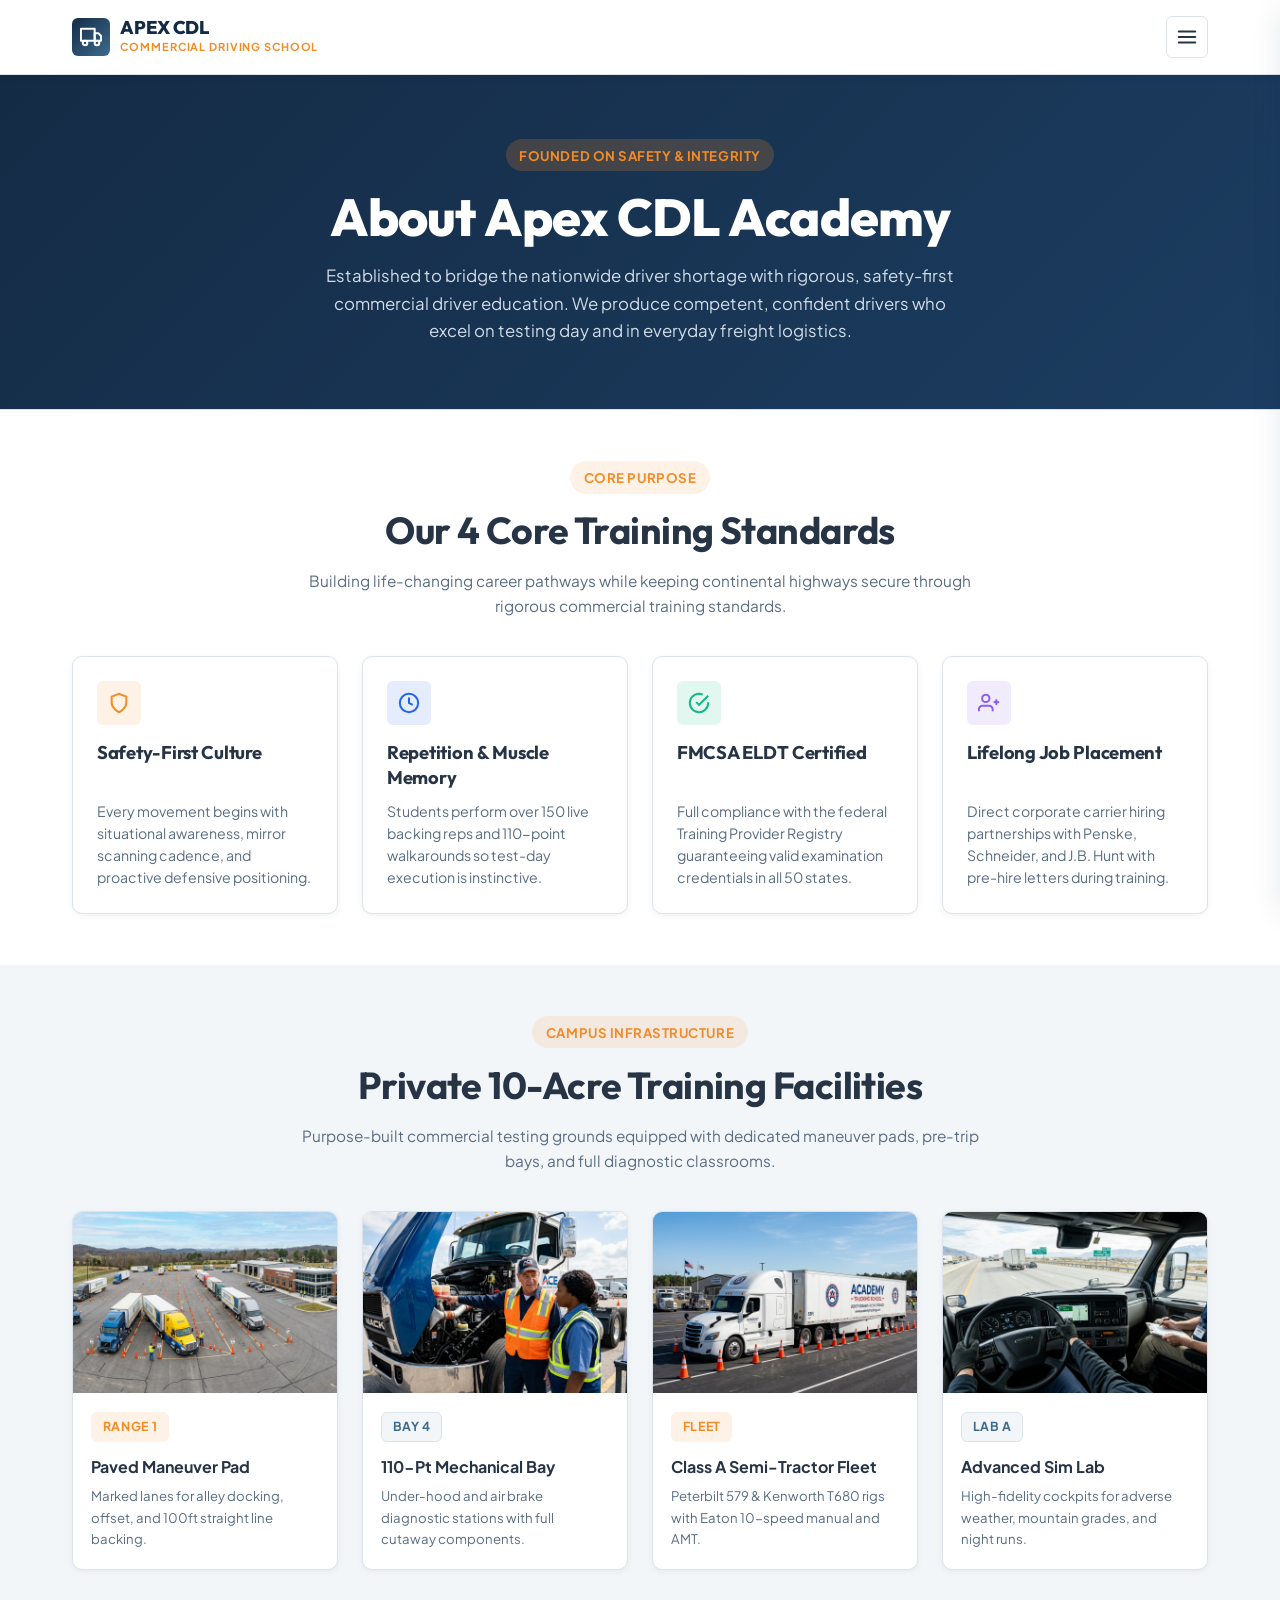
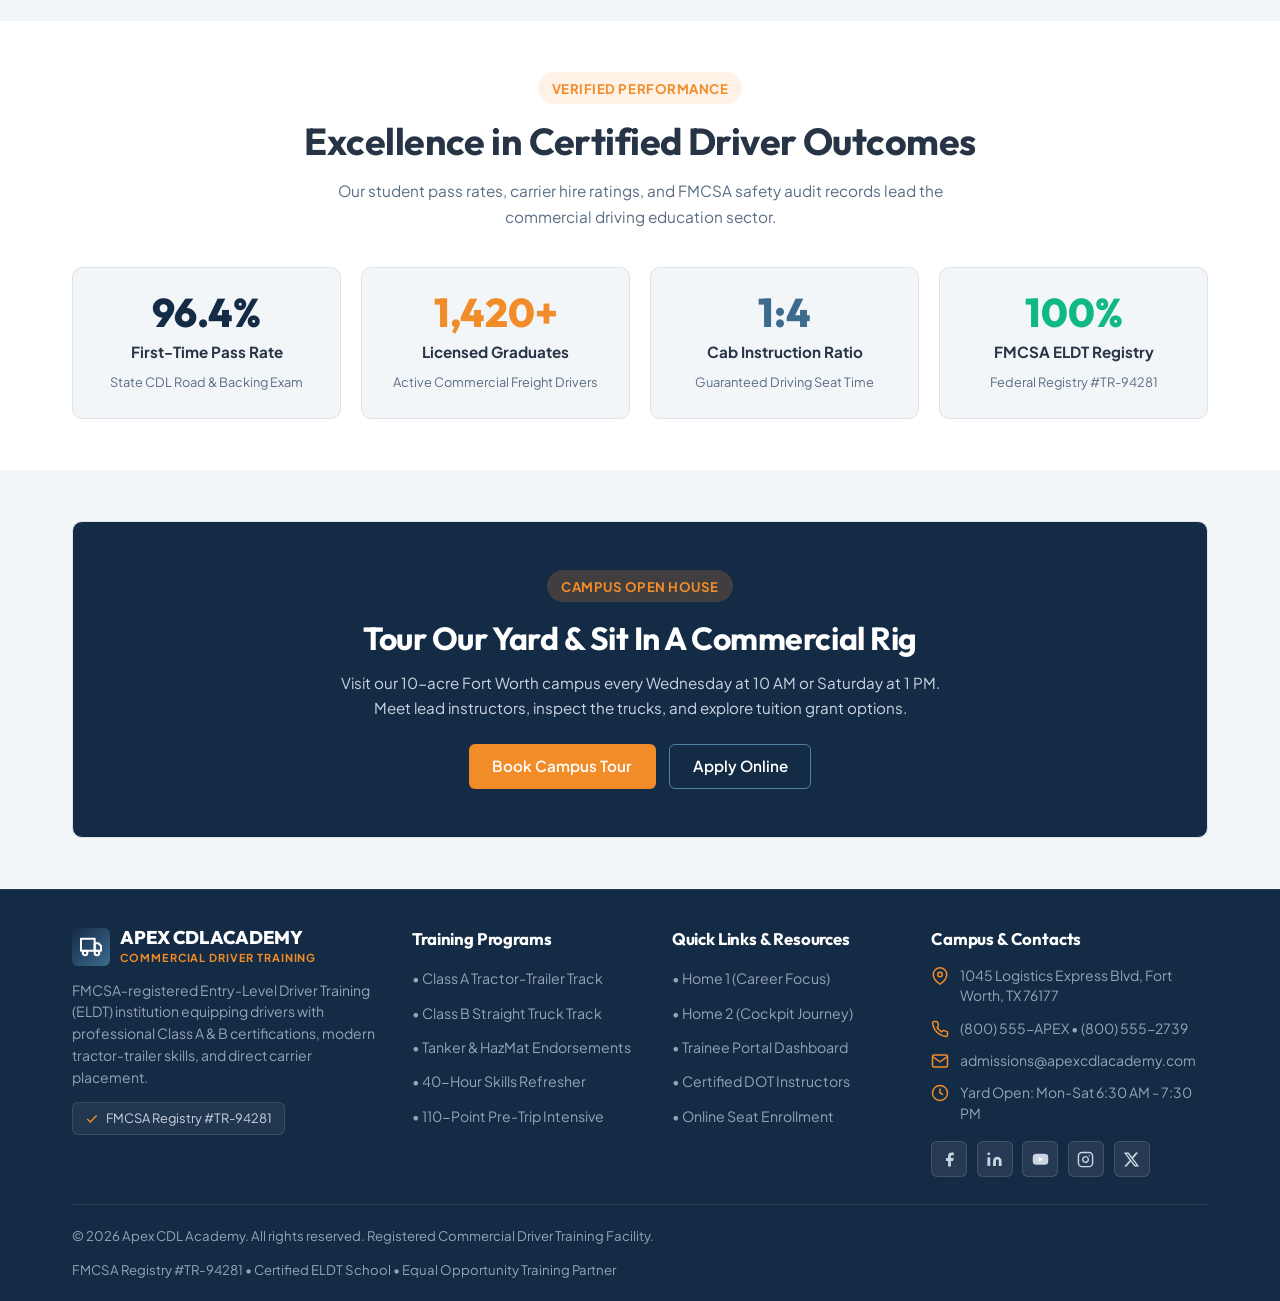
==== about.html @ db90d609 "first commit" ====
<!DOCTYPE html>
<html lang="en" dir="ltr">
<head>
  <meta charset="UTF-8">
  <meta name="viewport" content="width=device-width, initial-scale=1.0">
  <title>Apex CDL Academy | About Our School, Facilities & Mission</title>
  <meta name="description" content="Learn about Apex CDL Academy's mission, our private 5-acre commercial training yard, modern truck fleet, and career placement philosophy.">
  <link rel="icon" type="image/svg+xml" href="assets/images/favicon.svg">
  <link rel="stylesheet" href="css/style.css">
</head>
<body>

  <!-- Preloader Screen -->
  <div id="apexPreloader" class="apex-preloader" aria-hidden="true">
    <div class="preloader-content">
      <div class="preloader-truck-box">
        <svg class="preloader-truck-svg" viewBox="0 0 24 24" fill="none" stroke="currentColor" stroke-width="2.2" stroke-linecap="round" stroke-linejoin="round">
          <rect x="1" y="3" width="15" height="13"></rect>
          <polygon points="16 8 20 8 23 11 23 16 16 16 8"></polygon>
          <circle cx="5.5" cy="18.5" r="2.5"></circle>
          <circle cx="18.5" cy="18.5" r="2.5"></circle>
        </svg>
      </div>
      <div class="preloader-title">APEX CDL ACADEMY</div>
      <div class="preloader-track">
        <div class="preloader-bar"></div>
      </div>
      <div class="preloader-subtext">Loading Campus Facilities...</div>
    </div>
  </div>

  <!-- Site Header (Excluded from content section count) -->
  <header class="site-header">
    <div class="container header-inner">
      <a href="index.html" class="brand-logo" id="brandLogoAbout">
        <div class="brand-icon">
          <svg viewBox="0 0 24 24" fill="none" stroke="currentColor" stroke-width="2.2" stroke-linecap="round" stroke-linejoin="round">
            <rect x="1" y="3" width="15" height="13"></rect>
            <polygon points="16 8 20 8 23 11 23 16 16 16 16 8"></polygon>
            <circle cx="5.5" cy="18.5" r="2.5"></circle>
            <circle cx="18.5" cy="18.5" r="2.5"></circle>
          </svg>
        </div>
        <div class="brand-text">
          <span class="brand-title">APEX CDL</span>
          <span class="brand-subtitle">Commercial Driving School</span>
        </div>
      </a>

      <!-- Desktop Navigation (Displayed on wide screens >= 1367px) -->
      <nav class="desktop-nav" aria-label="Main Navigation">
        <div class="nav-item has-dropdown">
          <a href="index.html" class="nav-link" id="desktopHomeLinkAbt">
            Home
            <svg width="14" height="14" viewBox="0 0 24 24" fill="none" stroke="currentColor" stroke-width="2.5"><polyline points="6 9 12 15 18 9"></polyline></svg>
          </a>
          <ul class="dropdown-menu" aria-label="Home Versions">
            <li><a href="index.html" class="dropdown-link">Home 1 (Career Focus)</a></li>
            <li><a href="home-2.html" class="dropdown-link">Home 2 (Split-Screen)</a></li>
          </ul>
        </div>
        <a href="programs.html" class="nav-link">Programs</a>
        <a href="instructors.html" class="nav-link">Instructors</a>
        <a href="about.html" class="nav-link active">About</a>
        <a href="contact.html" class="nav-link">Contact</a>
        <a href="dashboard.html" class="nav-link">Dashboard</a>
      </nav>

      <!-- Header Action Controls -->
      <div class="header-actions">
        <button class="tool-btn theme-toggle-btn" type="button" aria-label="Toggle theme">
          <svg viewBox="0 0 24 24" fill="none" stroke="currentColor" stroke-width="2"><path d="M21 12.79A9 9 0 1 1 11.21 3 7 7 0 0 0 21 12.79z"></path></svg>
        </button>
        <button class="tool-btn dir-toggle-btn" type="button" aria-label="Toggle direction">LTR</button>
        <a href="login.html" class="btn btn-navy btn-sm" id="headerLoginBtn">Login</a>
        <a href="register.html" class="btn btn-primary btn-sm" id="headerCtaBtn">Enroll Now</a>
        <!-- Hamburger Button for Mobile, Tablet, iPad, and iPad Pro (<= 1366px) -->
        <button class="menu-toggle" id="menuToggle" aria-label="Open mobile navigation menu" aria-expanded="false" aria-controls="mobileNavDrawer">
          <svg viewBox="0 0 24 24" fill="none" stroke="currentColor" stroke-width="2.2" stroke-linecap="round" stroke-linejoin="round">
            <line x1="3" y1="12" x2="21" y2="12"></line>
            <line x1="3" y1="6" x2="21" y2="6"></line>
            <line x1="3" y1="18" x2="21" y2="18"></line>
          </svg>
        </button>
      </div>
    </div>
  </header>

  <!-- Mobile / Tablet / iPad Drawer Navigation -->
  <div class="mobile-nav-backdrop" id="navBackdrop"></div>
  <aside class="mobile-nav-drawer" id="mobileNavDrawer" aria-label="Mobile Navigation Menu">
    <div class="drawer-header">
      <span class="brand-title">Apex Navigation</span>
      <button class="drawer-close" id="drawerClose" aria-label="Close menu">
        <svg width="20" height="20" viewBox="0 0 24 24" fill="none" stroke="currentColor" stroke-width="2.5"><line x1="18" y1="6" x2="6" y2="18"></line><line x1="6" y1="6" x2="18" y2="18"></line></svg>
      </button>
    </div>
    <ul class="mobile-nav-list">
      <li>
        <span class="mobile-nav-link">Home Options</span>
        <ul class="mobile-submenu">
          <li><a href="index.html" class="mobile-sublink">Home 1 (Career Focused)</a></li>
          <li><a href="home-2.html" class="mobile-sublink">Home 2 (Split-Screen)</a></li>
        </ul>
      </li>
      <li><a href="programs.html" class="mobile-nav-link">Training Programs</a></li>
      <li><a href="instructors.html" class="mobile-nav-link">Certified Instructors</a></li>
      <li><a href="about.html" class="mobile-nav-link active">About Academy</a></li>
      <li><a href="contact.html" class="mobile-nav-link">Contact & Campus</a></li>
      <li><a href="dashboard.html" class="mobile-nav-link">Student Portal Dashboard</a></li>
    </ul>
    <div class="drawer-preferences">
      <span class="drawer-pref-title">Display Settings</span>
      <div class="drawer-pref-group">
        <button class="tool-btn theme-toggle-btn" type="button" aria-label="Toggle theme">
          <svg viewBox="0 0 24 24" fill="none" stroke="currentColor" stroke-width="2"><path d="M21 12.79A9 9 0 1 1 11.21 3 7 7 0 0 0 21 12.79z"></path></svg>
          <span>Theme Mode</span>
        </button>
        <button class="tool-btn dir-toggle-btn" type="button" aria-label="Toggle direction">LTR / RTL</button>
      </div>
    </div>
    <div class="drawer-cta">
      <a href="login.html" class="btn btn-navy btn-block">Student Login</a>
      <a href="register.html" class="btn btn-primary btn-block">Enroll Today</a>
    </div>
  </aside>

  <!-- STRICT REQUIREMENT: MAIN CONTENT WITH EXACTLY 5 SECTIONS -->
  <main class="site-main" id="mainContentAbout">

    <!-- SECTION 1: School Introduction & History Banner -->
    <section class="content-section page-banner" id="aboutSection1" aria-labelledby="aboutIntroTitle">
      <div class="container">
        <span class="section-badge" style="background-color: rgba(242, 140, 40, 0.2); color: #F28C28;">
          Founded On Safety & Integrity
        </span>
        <h1 id="aboutIntroTitle">About Apex CDL Academy</h1>
        <p>
          Established to bridge the nationwide driver shortage with rigorous, safety-first commercial driver education. We produce competent, confident drivers who excel on testing day and in everyday freight logistics.
        </p>
      </div>
    </section>

    <!-- SECTION 2: 4 Pillars of Educational Heritage (Unique 4-Pillar Grid) -->
    <section class="content-section" id="aboutSection2" aria-labelledby="missionTitle">
      <div class="container">
        <div class="section-header">
          <span class="section-badge">Core Purpose</span>
          <h2 class="section-title" id="missionTitle">Our 4 Core Training Standards</h2>
          <p class="section-description">
            Building life-changing career pathways while keeping continental highways secure through rigorous commercial training standards.
          </p>
        </div>

        <div class="about-pillars-grid">
          <!-- Pillar 1 -->
          <div class="about-pillar-card">
            <div class="about-pillar-icon" style="background: var(--color-accent-subtle); color: var(--color-accent);">
              <svg width="22" height="22" viewBox="0 0 24 24" fill="none" stroke="currentColor" stroke-width="2.2"><path d="M12 22s8-4 8-10V5l-8-3-8 3v7c0 6 8 10 8 10z"></path></svg>
            </div>
            <h3>Safety-First Culture</h3>
            <p>
              Every movement begins with situational awareness, mirror scanning cadence, and proactive defensive positioning.
            </p>
          </div>

          <!-- Pillar 2 -->
          <div class="about-pillar-card">
            <div class="about-pillar-icon" style="background: rgba(37, 99, 235, 0.12); color: #2563EB;">
              <svg width="22" height="22" viewBox="0 0 24 24" fill="none" stroke="currentColor" stroke-width="2.2"><circle cx="12" cy="12" r="10"></circle><polyline points="12 6 12 12 16 14"></polyline></svg>
            </div>
            <h3>Repetition & Muscle Memory</h3>
            <p>
              Students perform over 150 live backing reps and 110-point walkarounds so test-day execution is instinctive.
            </p>
          </div>

          <!-- Pillar 3 -->
          <div class="about-pillar-card">
            <div class="about-pillar-icon" style="background: rgba(16, 185, 129, 0.12); color: #10B981;">
              <svg width="22" height="22" viewBox="0 0 24 24" fill="none" stroke="currentColor" stroke-width="2.2"><path d="M22 11.08V12a10 10 0 1 1-5.93-9.14"></path><polyline points="22 4 12 14.01 9 11.01"></polyline></svg>
            </div>
            <h3>FMCSA ELDT Certified</h3>
            <p>
              Full compliance with the federal Training Provider Registry guaranteeing valid examination credentials in all 50 states.
            </p>
          </div>

          <!-- Pillar 4 -->
          <div class="about-pillar-card">
            <div class="about-pillar-icon" style="background: rgba(139, 92, 246, 0.12); color: #8B5CF6;">
              <svg width="22" height="22" viewBox="0 0 24 24" fill="none" stroke="currentColor" stroke-width="2.2"><path d="M16 21v-2a4 4 0 0 0-4-4H5a4 4 0 0 0-4 4v2"></path><circle cx="8.5" cy="7" r="4"></circle><line x1="20" y1="8" x2="20" y2="14"></line><line x1="23" y1="11" x2="17" y2="11"></line></svg>
            </div>
            <h3>Lifelong Job Placement</h3>
            <p>
              Direct corporate carrier hiring partnerships with Penske, Schneider, and J.B. Hunt with pre-hire letters during training.
            </p>
          </div>
        </div>
      </div>
    </section>

    <!-- SECTION 3: Campus Proving Grounds Visual Gallery (Unique 4-Item Gallery Grid) -->
    <section class="content-section bg-alt" id="aboutSection3" aria-labelledby="facilityTourTitle">
      <div class="container">
        <div class="section-header">
          <span class="section-badge">Campus Infrastructure</span>
          <h2 class="section-title" id="facilityTourTitle">Private 10-Acre Training Facilities</h2>
          <p class="section-description">
            Purpose-built commercial testing grounds equipped with dedicated maneuver pads, pre-trip bays, and full diagnostic classrooms.
          </p>
        </div>

        <div class="facility-tour-grid">
          <!-- Item 1 -->
          <div class="facility-tour-card">
            <img src="assets/images/facility-yard.jpg" alt="10-acre paved training yard" width="400" height="275" loading="lazy">
            <div class="facility-tour-info">
              <span class="card-tag accent">Range 1</span>
              <strong style="font-size: 1rem; margin-bottom: 0.35rem; color: var(--text-main);">Paved Maneuver Pad</strong>
              <p style="font-size: 0.825rem; color: var(--text-muted); margin-bottom: 0;">Marked lanes for alley docking, offset, and 100ft straight line backing.</p>
            </div>
          </div>

          <!-- Item 2 -->
          <div class="facility-tour-card">
            <img src="assets/images/instructor-student.jpg" alt="Mechanical inspection training bay" width="400" height="275" loading="lazy">
            <div class="facility-tour-info">
              <span class="card-tag">Bay 4</span>
              <strong style="font-size: 1rem; margin-bottom: 0.35rem; color: var(--text-main);">110-Pt Mechanical Bay</strong>
              <p style="font-size: 0.825rem; color: var(--text-muted); margin-bottom: 0;">Under-hood and air brake diagnostic stations with full cutaway components.</p>
            </div>
          </div>

          <!-- Item 3 -->
          <div class="facility-tour-card">
            <img src="assets/images/hero-truck.jpg" alt="Peterbilt and Kenworth fleet trucks" width="400" height="275" loading="lazy">
            <div class="facility-tour-info">
              <span class="card-tag accent">Fleet</span>
              <strong style="font-size: 1rem; margin-bottom: 0.35rem; color: var(--text-main);">Class A Semi-Tractor Fleet</strong>
              <p style="font-size: 0.825rem; color: var(--text-muted); margin-bottom: 0;">Peterbilt 579 & Kenworth T680 rigs with Eaton 10-speed manual and AMT.</p>
            </div>
          </div>

          <!-- Item 4 -->
          <div class="facility-tour-card">
            <img src="assets/images/cab-training.jpg" alt="In-cab road driving simulator" width="400" height="275" loading="lazy">
            <div class="facility-tour-info">
              <span class="card-tag">Lab A</span>
              <strong style="font-size: 1rem; margin-bottom: 0.35rem; color: var(--text-main);">Advanced Sim Lab</strong>
              <p style="font-size: 0.825rem; color: var(--text-muted); margin-bottom: 0;">High-fidelity cockpits for adverse weather, mountain grades, and night runs.</p>
            </div>
          </div>
        </div>
      </div>
    </section>

    <!-- SECTION 4: Accreditations & Performance Metrics Scoreboard -->
    <section class="content-section" id="aboutSection4" aria-labelledby="metricsTitle">
      <div class="container">
        <div class="section-header">
          <span class="section-badge">Verified Performance</span>
          <h2 class="section-title" id="metricsTitle">Excellence in Certified Driver Outcomes</h2>
          <p class="section-description">
            Our student pass rates, carrier hire ratings, and FMCSA safety audit records lead the commercial driving education sector.
          </p>
        </div>

        <div style="display: grid; grid-template-columns: repeat(auto-fit, minmax(220px, 1fr)); gap: 1.25rem;">
          <div style="background: var(--bg-alt); border: 1px solid var(--border-color); border-radius: var(--radius-md); padding: 1.5rem; text-align: center;">
            <div style="font-family: var(--font-heading); font-size: 2.5rem; font-weight: 800; color: var(--color-primary); line-height: 1;">96.4%</div>
            <strong style="display: block; font-size: 0.95rem; margin: 0.5rem 0 0.25rem 0; color: var(--text-main);">First-Time Pass Rate</strong>
            <span style="font-size: 0.8rem; color: var(--text-muted);">State CDL Road & Backing Exam</span>
          </div>

          <div style="background: var(--bg-alt); border: 1px solid var(--border-color); border-radius: var(--radius-md); padding: 1.5rem; text-align: center;">
            <div style="font-family: var(--font-heading); font-size: 2.5rem; font-weight: 800; color: var(--color-accent); line-height: 1;">1,420+</div>
            <strong style="display: block; font-size: 0.95rem; margin: 0.5rem 0 0.25rem 0; color: var(--text-main);">Licensed Graduates</strong>
            <span style="font-size: 0.8rem; color: var(--text-muted);">Active Commercial Freight Drivers</span>
          </div>

          <div style="background: var(--bg-alt); border: 1px solid var(--border-color); border-radius: var(--radius-md); padding: 1.5rem; text-align: center;">
            <div style="font-family: var(--font-heading); font-size: 2.5rem; font-weight: 800; color: var(--color-secondary); line-height: 1;">1:4</div>
            <strong style="display: block; font-size: 0.95rem; margin: 0.5rem 0 0.25rem 0; color: var(--text-main);">Cab Instruction Ratio</strong>
            <span style="font-size: 0.8rem; color: var(--text-muted);">Guaranteed Driving Seat Time</span>
          </div>

          <div style="background: var(--bg-alt); border: 1px solid var(--border-color); border-radius: var(--radius-md); padding: 1.5rem; text-align: center;">
            <div style="font-family: var(--font-heading); font-size: 2.5rem; font-weight: 800; color: #10B981; line-height: 1;">100%</div>
            <strong style="display: block; font-size: 0.95rem; margin: 0.5rem 0 0.25rem 0; color: var(--text-main);">FMCSA ELDT Registry</strong>
            <span style="font-size: 0.8rem; color: var(--text-muted);">Federal Registry #TR-94281</span>
          </div>
        </div>
      </div>
    </section>

    <!-- SECTION 5: Campus Visit & Open House Experience Box -->
    <section class="content-section bg-alt" id="aboutSection5" aria-labelledby="aboutCtaTitle">
      <div class="container">
        <div style="background: var(--color-primary); color: #FFFFFF; border-radius: var(--radius-md); padding: clamp(2rem, 4vw, 3rem); text-align: center; border: 1px solid var(--border-color);">
          <span class="section-badge" style="background: rgba(242, 140, 40, 0.2); color: #F28C28; margin-bottom: 1rem;">Campus Open House</span>
          <h2 id="aboutCtaTitle" style="color: #FFFFFF; font-size: clamp(1.4rem, 2.5vw, 2rem); margin-bottom: 0.75rem;">Tour Our Yard & Sit In A Commercial Rig</h2>
          <p style="color: #CBD5E1; max-width: 620px; margin: 0 auto 1.5rem auto; font-size: 0.95rem;">
            Visit our 10-acre Fort Worth campus every Wednesday at 10 AM or Saturday at 1 PM. Meet lead instructors, inspect the trucks, and explore tuition grant options.
          </p>
          <div style="display: flex; flex-wrap: wrap; justify-content: center; gap: 0.85rem;">
            <a href="contact.html" class="btn btn-primary">Book Campus Tour</a>
            <a href="register.html" class="btn btn-outline" style="border-color: #5282a6; color: #FFFFFF;">Apply Online</a>
          </div>
        </div>
      </div>
    </section>

  </main>

  <!-- Site Footer (Rich 4-Column Layout, Compact Spacing, Contact Info & Socials) -->
  <footer class="site-footer">
    <div class="container">
      <div class="footer-grid-4">
        <!-- Col 1: Brand Info & Accreditation -->
        <div class="footer-col">
          <div class="brand-logo" style="margin-bottom: 0.85rem;">
            <div class="brand-icon">
              <svg viewBox="0 0 24 24" fill="none" stroke="currentColor" stroke-width="2.2" stroke-linecap="round" stroke-linejoin="round">
                <rect x="1" y="3" width="15" height="13"></rect>
                <polygon points="16 8 20 8 23 11 23 16 16 16 8"></polygon>
                <circle cx="5.5" cy="18.5" r="2.5"></circle>
                <circle cx="18.5" cy="18.5" r="2.5"></circle>
              </svg>
            </div>
            <div class="brand-text">
              <span class="brand-title" style="color: #FFFFFF;">APEX CDL ACADEMY</span>
              <span class="brand-subtitle">Commercial Driver Training</span>
            </div>
          </div>
          <p style="color: #94A3B8; font-size: 0.875rem; line-height: 1.55; margin-bottom: 0.85rem;">
            FMCSA-registered Entry-Level Driver Training (ELDT) institution equipping drivers with professional Class A & B certifications, modern tractor-trailer skills, and direct carrier placement.
          </p>
          <div style="font-size: 0.8rem; color: #CBD5E1; display: inline-flex; align-items: center; gap: 0.45rem; background: rgba(255,255,255,0.06); padding: 0.35rem 0.75rem; border-radius: var(--radius-sm); border: 1px solid rgba(255,255,255,0.1);">
            <svg width="14" height="14" viewBox="0 0 24 24" fill="none" stroke="#F28C28" stroke-width="2.5"><polyline points="20 6 9 17 4 12"></polyline></svg>
            <span>FMCSA Registry #TR-94281</span>
          </div>
        </div>

        <!-- Col 2: Training Tracks -->
        <div class="footer-col">
          <h3>Training Programs</h3>
          <ul class="footer-links">
            <li><a href="programs.html">&bull; Class A Tractor-Trailer Track</a></li>
            <li><a href="programs.html">&bull; Class B Straight Truck Track</a></li>
            <li><a href="programs.html">&bull; Tanker & HazMat Endorsements</a></li>
            <li><a href="programs.html">&bull; 40-Hour Skills Refresher</a></li>
            <li><a href="programs.html">&bull; 110-Point Pre-Trip Intensive</a></li>
          </ul>
        </div>

        <!-- Col 3: Student & Career Links -->
        <div class="footer-col">
          <h3>Quick Links & Resources</h3>
          <ul class="footer-links">
            <li><a href="index.html">&bull; Home 1 (Career Focus)</a></li>
            <li><a href="home-2.html">&bull; Home 2 (Cockpit Journey)</a></li>
            <li><a href="dashboard.html">&bull; Trainee Portal Dashboard</a></li>
            <li><a href="instructors.html">&bull; Certified DOT Instructors</a></li>
            <li><a href="register.html">&bull; Online Seat Enrollment</a></li>
          </ul>
        </div>

        <!-- Col 4: Campus Contact Info & Social Icons -->
        <div class="footer-col">
          <h3>Campus & Contacts</h3>
          <ul class="footer-contact-list">
            <li class="footer-contact-item">
              <svg viewBox="0 0 24 24" fill="none" stroke="currentColor" stroke-width="2"><path d="M21 10c0 7-9 13-9 13s-9-6-9-13a9 9 0 0 1 18 0z"></path><circle cx="12" cy="10" r="3"></circle></svg>
              <span>1045 Logistics Express Blvd, Fort Worth, TX 76177</span>
            </li>
            <li class="footer-contact-item">
              <svg viewBox="0 0 24 24" fill="none" stroke="currentColor" stroke-width="2"><path d="M22 16.92v3a2 2 0 0 1-2.18 2 19.79 19.79 0 0 1-8.63-3.07 19.5 19.5 0 0 1-6-6 19.79 19.79 0 0 1-3.07-8.67A2 2 0 0 1 4.11 2h3a2 2 0 0 1 2 1.72 12.84 12.84 0 0 0 .7 2.81 2 2 0 0 1-.45 2.11L8.09 9.91a16 16 0 0 0 6 6l1.27-1.27a2 2 0 0 1 2.11-.45 12.84 12.84 0 0 0 2.81.7A2 2 0 0 1 22 16.92z"></path></svg>
              <span>(800) 555-APEX &bull; (800) 555-2739</span>
            </li>
            <li class="footer-contact-item">
              <svg viewBox="0 0 24 24" fill="none" stroke="currentColor" stroke-width="2"><path d="M4 4h16c1.1 0 2 .9 2 2v12c0 1.1-.9 2-2 2H4c-1.1 0-2-.9-2-2V6c0-1.1.9-2 2-2z"></path><polyline points="22,6 12,13 2,6"></polyline></svg>
              <span>admissions@apexcdlacademy.com</span>
            </li>
            <li class="footer-contact-item">
              <svg viewBox="0 0 24 24" fill="none" stroke="currentColor" stroke-width="2"><circle cx="12" cy="12" r="10"></circle><polyline points="12 6 12 12 16 14"></polyline></svg>
              <span>Yard Open: Mon-Sat 6:30 AM - 7:30 PM</span>
            </li>
          </ul>

          <!-- Social Icons -->
          <div class="footer-social-links" aria-label="Social Media Links">
            <a href="https://facebook.com" target="_blank" rel="noopener noreferrer" class="social-icon-btn" aria-label="Facebook">
              <svg viewBox="0 0 24 24" fill="currentColor"><path d="M18 2h-3a5 5 0 0 0-5 5v3H7v4h3v8h4v-8h3l1-4h-4V7a1 1 0 0 1 1-1h3z"></path></svg>
            </a>
            <a href="https://linkedin.com" target="_blank" rel="noopener noreferrer" class="social-icon-btn" aria-label="LinkedIn">
              <svg viewBox="0 0 24 24" fill="currentColor"><path d="M16 8a6 6 0 0 1 6 6v7h-4v-7a2 2 0 0 0-2-2 2 2 0 0 0-2 2v7h-4v-7a6 6 0 0 1 6-6z"></path><rect x="2" y="9" width="4" height="12"></rect><circle cx="4" cy="4" r="2"></circle></svg>
            </a>
            <a href="https://youtube.com" target="_blank" rel="noopener noreferrer" class="social-icon-btn" aria-label="YouTube">
              <svg viewBox="0 0 24 24" fill="currentColor"><path d="M22.54 6.42a2.78 2.78 0 0 0-1.94-2C18.88 4 12 4 12 4s-6.88 0-8.6.46a2.78 2.78 0 0 0-1.94 2A29 29 0 0 0 1 11.75a29 29 0 0 0 .46 5.33A2.78 2.78 0 0 0 3.4 19c1.72.46 8.6.46 8.6.46s6.88 0 8.6-.46a2.78 2.78 0 0 0 1.94-2 29 29 0 0 0 .46-5.25 29 29 0 0 0-.46-5.33z"></path><polygon points="9.75 15.02 15.5 11.75 9.75 8.48 9.75 15.02" fill="#FFFFFF"></polygon></svg>
            </a>
            <a href="https://instagram.com" target="_blank" rel="noopener noreferrer" class="social-icon-btn" aria-label="Instagram">
              <svg viewBox="0 0 24 24" fill="none" stroke="currentColor" stroke-width="2" stroke-linecap="round" stroke-linejoin="round"><rect x="2" y="2" width="20" height="20" rx="5" ry="5"></rect><path d="M16 11.37A4 4 0 1 1 12.63 8 4 4 0 0 1 16 11.37z"></path><line x1="17.5" y1="6.5" x2="17.51" y2="6.5"></line></svg>
            </a>
            <a href="https://x.com" target="_blank" rel="noopener noreferrer" class="social-icon-btn" aria-label="X (formerly Twitter)">
              <svg viewBox="0 0 24 24" fill="currentColor"><path d="M18.244 2.25h3.308l-7.227 8.26 8.502 11.24H16.17l-5.214-6.817L4.99 21.75H1.68l7.73-8.835L1.254 2.25H8.08l4.713 6.231zm-1.161 17.52h1.833L7.084 4.126H5.117z"></path></svg>
            </a>
          </div>
        </div>
      </div>

      <div class="footer-bottom">
        <div>&copy; 2026 Apex CDL Academy. All rights reserved. Registered Commercial Driver Training Facility.</div>
        <div>FMCSA Registry #TR-94281 &bull; Certified ELDT School &bull; Equal Opportunity Training Partner</div>
      </div>
    </div>
  </footer>

  <!-- Back to Top Arrow Button -->
  <button type="button" class="back-to-top" id="backToTop" aria-label="Scroll back to top" title="Scroll back to top">
    <svg viewBox="0 0 24 24" fill="none" stroke="currentColor" stroke-width="2.5" stroke-linecap="round" stroke-linejoin="round" aria-hidden="true">
      <line x1="12" y1="19" x2="12" y2="5"></line>
      <polyline points="5 12 12 5 19 12"></polyline>
    </svg>
  </button>

  <script src="js/main.js"></script>
</body>
</html>
---- css/style.css ----
/* ==========================================================================
   CDL Training School - Modern Roadway Professional Design System
   Primary: Deep Navy #142B45
   Secondary: Steel Blue #3D6B8E
   Accent: Safety Orange #F28C28
   Background: White #FFFFFF / Alternate: #F3F6F9
   Text: Charcoal #263445
   STRICT REQUIREMENT: Max 2 cards per row at any viewport size.
   STRICT REQUIREMENT: Hamburger navigation on mobile, iPad, and iPad Pro (<= 1366px).
   ========================================================================== */

@import url('https://fonts.googleapis.com/css2?family=Outfit:wght@500;600;700;800&family=Plus+Jakarta+Sans:wght@400;500;600;700&display=swap');

:root {
  /* Brand Palette */
  --color-primary: #142B45;
  --color-primary-rgb: 20, 43, 69;
  --color-primary-hover: #0d1e32;
  --color-secondary: #3D6B8E;
  --color-secondary-light: #5282a6;
  --color-accent: #F28C28;
  --color-accent-hover: #d9771a;
  --color-accent-subtle: rgba(242, 140, 40, 0.12);

  /* Neutrals & Surfaces */
  --bg-main: #FFFFFF;
  --bg-alt: #F3F6F9;
  --bg-card: #FFFFFF;
  --bg-card-hover: #FAFCFE;
  --text-main: #263445;
  --text-muted: #5A6D82;
  --text-light: #7A8E9F;
  --border-color: #DCE3EA;
  --border-color-light: #EBF0F5;

  /* Header & Navbar */
  --header-bg: rgba(255, 255, 255, 0.96);
  --header-border: #DCE3EA;
  --nav-link-color: #263445;
  --nav-link-hover: #F28C28;

  /* Shadows */
  --shadow-xs: 0 1px 2px rgba(20, 43, 69, 0.04);
  --shadow-sm: 0 2px 6px rgba(20, 43, 69, 0.06);
  --shadow-md: 0 6px 16px rgba(20, 43, 69, 0.08);
  --shadow-lg: 0 12px 28px rgba(20, 43, 69, 0.1);

  /* Typography */
  --font-heading: 'Outfit', -apple-system, BlinkMacSystemFont, 'Segoe UI', Roboto, sans-serif;
  --font-body: 'Plus Jakarta Sans', -apple-system, BlinkMacSystemFont, 'Segoe UI', Roboto, sans-serif;

  /* Radius & Spacing */
  --radius-sm: 6px;
  --radius-md: 10px;
  --radius-lg: 14px;
  --radius-pill: 9999px;
  --transition-fast: 0.18s ease;
  --transition-normal: 0.25s ease;

  /* Container width */
  --container-max: 1200px;
}

/* ==========================================================================
   Dark Theme Overrides
   ========================================================================== */
[data-theme="dark"] {
  --bg-main: #0B131D;
  --bg-alt: #101B29;
  --bg-card: #152232;
  --bg-card-hover: #19293C;
  --text-main: #E2E8F0;
  --text-muted: #94A3B8;
  --text-light: #64748B;
  --border-color: #223448;
  --border-color-light: #1A2838;

  --header-bg: rgba(11, 19, 29, 0.95);
  --header-border: #223448;
  --nav-link-color: #E2E8F0;
  --nav-link-hover: #F28C28;

  --shadow-xs: 0 1px 2px rgba(0, 0, 0, 0.4);
  --shadow-sm: 0 2px 6px rgba(0, 0, 0, 0.5);
  --shadow-md: 0 6px 16px rgba(0, 0, 0, 0.6);
  --shadow-lg: 0 12px 28px rgba(0, 0, 0, 0.7);
}

/* Base Reset & Box Sizing */
*, *::before, *::after {
  box-sizing: border-box;
  margin: 0;
  padding: 0;
}

html {
  font-size: 16px;
  scroll-behavior: smooth;
  -webkit-text-size-adjust: 100%;
}

body {
  font-family: var(--font-body);
  font-size: 1rem;
  line-height: 1.6;
  color: var(--text-main);
  background-color: var(--bg-main);
  min-height: 100vh;
  display: flex;
  flex-direction: column;
  overflow-x: clip;
  transition: background-color var(--transition-normal), color var(--transition-normal);
}

/* Heading Typography */
h1, h2, h3, h4, h5, h6 {
  font-family: var(--font-heading);
  color: var(--text-main);
  font-weight: 700;
  line-height: 1.25;
  letter-spacing: -0.015em;
}

h1 {
  font-size: clamp(2rem, 4vw + 1rem, 3.25rem);
  font-weight: 800;
}

h2 {
  font-size: clamp(1.6rem, 2.5vw + 0.8rem, 2.35rem);
}

h3 {
  font-size: clamp(1.25rem, 1.5vw + 0.6rem, 1.5rem);
}

h4 {
  font-size: 1.15rem;
}

p {
  color: var(--text-muted);
  font-size: 1rem;
  line-height: 1.65;
}

a {
  color: var(--color-secondary);
  text-decoration: none;
  transition: color var(--transition-fast);
}

a:hover, a:focus-visible {
  color: var(--color-accent);
}

img {
  max-width: 100%;
  height: auto;
  display: block;
}

button, input, select, textarea {
  font-family: inherit;
  font-size: inherit;
  color: inherit;
}

/* Focus outline for accessibility */
:focus-visible {
  outline: 2px solid var(--color-accent);
  outline-offset: 3px;
}

/* ==========================================================================
   Layout & Container System
   ========================================================================== */
.container {
  width: 100%;
  max-width: var(--container-max);
  margin-left: auto;
  margin-right: auto;
  padding-left: clamp(1rem, 3vw, 2rem);
  padding-right: clamp(1rem, 3vw, 2rem);
}

.site-main {
  flex: 1 0 auto;
}

/* Content Section Spacing (Tightened for balanced vertical cadence) */
.content-section {
  padding-top: clamp(2.25rem, 4vw, 3.75rem);
  padding-bottom: clamp(2.25rem, 4vw, 3.75rem);
  position: relative;
}

.content-section.bg-alt {
  background-color: var(--bg-alt);
}

.section-header {
  text-align: center;
  max-width: 680px;
  margin: 0 auto clamp(1.5rem, 3vw, 2.35rem) auto;
}

.section-header.text-start {
  text-align: start;
  margin-left: 0;
  margin-right: 0;
}

.section-badge {
  display: inline-flex;
  align-items: center;
  gap: 0.5rem;
  padding: 0.35rem 0.85rem;
  background-color: var(--color-accent-subtle);
  color: var(--color-accent);
  font-size: 0.825rem;
  font-weight: 700;
  letter-spacing: 0.04em;
  text-transform: uppercase;
  border-radius: var(--radius-pill);
  margin-bottom: 0.85rem;
}

.section-title {
  margin-bottom: 0.85rem;
}

.section-description {
  font-size: clamp(0.95rem, 1.2vw, 1.075rem);
  color: var(--text-muted);
}

/* ==========================================================================
   STRICT REQUIREMENT: RESPONSIVE CARD GRID
   A maximum of two cards per row is allowed at every screen size.
   Never display three or more cards in a single row.
   ========================================================================== */
.card-grid-2 {
  display: grid;
  grid-template-columns: 1fr;
  gap: clamp(1.25rem, 2.5vw, 2rem);
  width: 100%;
}

@media (min-width: 640px) {
  .card-grid-2 {
    grid-template-columns: repeat(2, 1fr);
  }
}

/* Standard Card Alignment Structure */
.feature-card,
.program-card,
.instructor-card,
.testimonial-card,
.process-card,
.dashboard-card {
  background-color: var(--bg-card);
  border: 1px solid var(--border-color);
  border-radius: var(--radius-md);
  padding: clamp(1.25rem, 2.5vw, 1.85rem);
  display: flex;
  flex-direction: column;
  height: 100%;
  box-shadow: var(--shadow-sm);
  transition: transform var(--transition-fast), box-shadow var(--transition-fast), border-color var(--transition-fast);
}

.feature-card:hover,
.program-card:hover,
.instructor-card:hover,
.process-card:hover,
.testimonial-card:hover {
  transform: translateY(-3px);
  box-shadow: var(--shadow-md);
  border-color: var(--color-secondary);
}

/* Card internal alignment rules */
.card-media {
  width: 100%;
  aspect-ratio: 16 / 10;
  border-radius: var(--radius-sm);
  overflow: hidden;
  margin-bottom: 1.25rem;
  background-color: var(--bg-alt);
}

.card-media img {
  width: 100%;
  height: 100%;
  object-fit: cover;
}

.card-media.avatar-square {
  aspect-ratio: 1 / 1;
}

.card-tag {
  align-self: flex-start;
  font-size: 0.775rem;
  font-weight: 700;
  text-transform: uppercase;
  letter-spacing: 0.05em;
  padding: 0.25rem 0.65rem;
  border-radius: var(--radius-sm);
  background-color: var(--bg-alt);
  color: var(--color-secondary);
  margin-bottom: 0.75rem;
  border: 1px solid var(--border-color);
}

.card-tag.accent {
  background-color: var(--color-accent-subtle);
  color: var(--color-accent);
  border-color: transparent;
}

.card-title {
  font-size: 1.25rem;
  line-height: 1.35;
  margin-bottom: 0.65rem;
  min-height: 2.7rem; /* keeps 2-line title aligned */
  display: -webkit-box;
  -webkit-line-clamp: 2;
  -webkit-box-orient: vertical;
  overflow: hidden;
}

.card-desc {
  font-size: 0.95rem;
  color: var(--text-muted);
  line-height: 1.55;
  margin-bottom: 1.25rem;
  min-height: 4.65rem; /* keeps descriptions uniform */
  display: -webkit-box;
  -webkit-line-clamp: 3;
  -webkit-box-orient: vertical;
  overflow: hidden;
}

.card-meta-list {
  list-style: none;
  margin-bottom: 1.25rem;
  display: flex;
  flex-direction: column;
  gap: 0.5rem;
  font-size: 0.9rem;
  color: var(--text-main);
}

.card-meta-item {
  display: flex;
  align-items: center;
  gap: 0.5rem;
}

.card-meta-item svg {
  flex-shrink: 0;
  color: var(--color-accent);
}

.card-footer-action {
  margin-top: auto; /* Aligns button to bottom of all cards */
  padding-top: 1rem;
  border-top: 1px solid var(--border-color-light);
}

/* ==========================================================================
   Buttons & Controls
   ========================================================================== */
.btn {
  display: inline-flex;
  align-items: center;
  justify-content: center;
  gap: 0.5rem;
  padding: 0.75rem 1.4rem;
  font-size: 0.95rem;
  font-weight: 600;
  border-radius: var(--radius-sm);
  cursor: pointer;
  border: 1px solid transparent;
  transition: background-color var(--transition-fast), color var(--transition-fast), border-color var(--transition-fast), transform var(--transition-fast);
  text-decoration: none;
  line-height: 1.2;
}

.btn:active {
  transform: scale(0.98);
}

.btn-primary {
  background-color: var(--color-accent);
  color: #FFFFFF;
}

.btn-primary:hover, .btn-primary:focus-visible {
  background-color: var(--color-accent-hover);
  color: #FFFFFF;
}

.btn-navy {
  background-color: var(--color-primary);
  color: #FFFFFF;
}

.btn-navy:hover, .btn-navy:focus-visible {
  background-color: var(--color-primary-hover);
  color: #FFFFFF;
}

.btn-outline {
  background-color: transparent;
  border-color: var(--border-color);
  color: var(--text-main);
}

.btn-outline:hover, .btn-outline:focus-visible {
  border-color: var(--color-primary);
  background-color: var(--bg-alt);
  color: var(--color-primary);
}

[data-theme="dark"] .btn-outline:hover {
  border-color: var(--color-accent);
  color: var(--color-accent);
}

.btn-sm {
  padding: 0.5rem 0.95rem;
  font-size: 0.85rem;
}

.btn-block {
  width: 100%;
}

/* ==========================================================================
   STRICT REQUIREMENT: RESPONSIVE NAVIGATION
   - Hamburger navigation on mobile, iPad, and iPad Pro (<= 1366px)
   - Show desktop navigation only at >= 1367px where ample room exists
   ========================================================================== */
.site-header {
  position: sticky;
  top: 0;
  z-index: 1000;
  background-color: var(--header-bg);
  backdrop-filter: blur(12px);
  -webkit-backdrop-filter: blur(12px);
  border-bottom: 1px solid var(--header-border);
  box-shadow: 0 2px 8px rgba(0, 0, 0, 0.05);
  transition: background-color var(--transition-normal), border-color var(--transition-normal), box-shadow var(--transition-normal);
}

.header-inner {
  display: flex;
  align-items: center;
  justify-content: space-between;
  height: 74px;
  gap: 1.25rem;
}

.brand-logo {
  display: inline-flex;
  align-items: center;
  gap: 0.65rem;
  text-decoration: none;
  color: var(--text-main);
  flex-shrink: 0;
  white-space: nowrap;
}

.brand-icon {
  width: 38px;
  height: 38px;
  background: linear-gradient(135deg, var(--color-primary), var(--color-secondary));
  border-radius: var(--radius-sm);
  display: flex;
  align-items: center;
  justify-content: center;
  color: #FFFFFF;
  flex-shrink: 0;
}

.brand-icon svg {
  width: 22px;
  height: 22px;
}

.brand-text {
  display: flex;
  flex-direction: column;
}

.brand-title {
  font-family: var(--font-heading);
  font-size: 1.15rem;
  font-weight: 800;
  color: var(--color-primary);
  line-height: 1.1;
  letter-spacing: -0.02em;
}

[data-theme="dark"] .brand-title {
  color: #FFFFFF;
}

.brand-subtitle {
  font-size: 0.685rem;
  text-transform: uppercase;
  letter-spacing: 0.08em;
  color: var(--color-accent);
  font-weight: 700;
}

/* Header Utilities (Theme, LTR/RTL, Login, Primary CTA) */
.header-actions {
  display: flex;
  align-items: center;
  gap: 0.55rem;
  flex-shrink: 0;
  white-space: nowrap;
}

/* Hide theme/RTL toggles and Login/Enroll buttons in main header on mobile/tablet/iPad view (<= 1366px) since they are placed inside mobile menu drawer */
@media (max-width: 1366px) {
  .site-header:not(.auth-header) .header-actions .theme-toggle-btn,
  .site-header:not(.auth-header) .header-actions .dir-toggle-btn,
  .site-header:not(.auth-header) .header-actions #headerLoginBtn,
  .site-header:not(.auth-header) .header-actions #headerCtaBtn {
    display: none !important;
  }
}

.tool-btn {
  background: transparent;
  border: 1px solid var(--border-color);
  color: var(--text-main);
  padding: 0.45rem 0.65rem;
  border-radius: var(--radius-sm);
  cursor: pointer;
  display: inline-flex;
  align-items: center;
  justify-content: center;
  font-size: 0.8rem;
  font-weight: 600;
  transition: all var(--transition-fast);
}

.tool-btn:hover {
  background-color: var(--bg-alt);
  border-color: var(--color-secondary);
}

.tool-btn svg {
  width: 17px;
  height: 17px;
}

/* Desktop Navigation (Visible ONLY at >= 1367px) */
.desktop-nav {
  display: none;
}

@media (min-width: 1367px) {
  .desktop-nav {
    display: flex;
    align-items: center;
    gap: 1.25rem;
    list-style: none;
    white-space: nowrap;
  }

  .nav-item {
    position: relative;
  }

  .nav-link {
    color: var(--nav-link-color);
    font-size: 0.95rem;
    font-weight: 600;
    padding: 0.5rem 0.25rem;
    display: inline-flex;
    align-items: center;
    gap: 0.35rem;
    white-space: nowrap;
    transition: color var(--transition-fast);
  }

  .nav-link:hover, .nav-link.active {
    color: var(--color-accent);
  }

  /* Desktop Home Dropdown */
  .has-dropdown:hover .dropdown-menu,
  .has-dropdown:focus-within .dropdown-menu {
    opacity: 1;
    visibility: visible;
    transform: translateY(0);
  }

  .dropdown-menu {
    position: absolute;
    top: 100%;
    left: 0;
    min-width: 200px;
    background-color: var(--bg-card);
    border: 1px solid var(--border-color);
    border-radius: var(--radius-md);
    box-shadow: var(--shadow-md);
    padding: 0.5rem;
    list-style: none;
    opacity: 0;
    visibility: hidden;
    transform: translateY(8px);
    transition: all var(--transition-fast);
    z-index: 100;
  }

  .dropdown-link {
    display: block;
    padding: 0.6rem 0.85rem;
    font-size: 0.9rem;
    color: var(--text-main);
    border-radius: var(--radius-sm);
    font-weight: 500;
  }

  .dropdown-link:hover, .dropdown-link.active {
    background-color: var(--bg-alt);
    color: var(--color-accent);
  }
}

/* ==========================================================================
   Back-To-Top Arrow Button (Scroll to Top)
   ========================================================================== */
.back-to-top {
  position: fixed;
  bottom: clamp(1.25rem, 3vw, 2.25rem);
  right: clamp(1.25rem, 3vw, 2.25rem);
  width: 44px;
  height: 44px;
  background-color: var(--color-accent);
  color: #FFFFFF;
  border: none;
  border-radius: var(--radius-sm);
  display: flex;
  align-items: center;
  justify-content: center;
  cursor: pointer;
  box-shadow: var(--shadow-md);
  opacity: 0;
  visibility: hidden;
  transform: translateY(12px);
  transition: opacity var(--transition-fast), visibility var(--transition-fast), transform var(--transition-fast), background-color var(--transition-fast);
  z-index: 999;
}

.back-to-top.show {
  opacity: 1;
  visibility: visible;
  transform: translateY(0);
}

.back-to-top:hover,
.back-to-top:focus-visible {
  background-color: var(--color-accent-hover);
  transform: translateY(-2px);
  box-shadow: var(--shadow-lg);
}

.back-to-top svg {
  width: 22px;
  height: 22px;
}

[dir="rtl"] .back-to-top {
  right: auto;
  left: clamp(1.25rem, 3vw, 2.25rem);
}

/* Hamburger Menu Button (Visible on Mobile, Tablet, iPad, iPad Pro: <= 1366px) */
.menu-toggle {
  display: inline-flex;
  align-items: center;
  justify-content: center;
  width: 42px;
  height: 42px;
  background: var(--bg-card);
  border: 1px solid var(--border-color);
  border-radius: var(--radius-sm);
  color: var(--text-main);
  cursor: pointer;
  transition: all var(--transition-fast);
}

.menu-toggle:hover {
  background-color: var(--bg-alt);
  border-color: var(--color-secondary);
}

.menu-toggle svg {
  width: 22px;
  height: 22px;
}

@media (min-width: 1367px) {
  .menu-toggle {
    display: none;
  }
}

/* Mobile & Tablet Navigation Drawer (For <= 1366px) */
.mobile-nav-backdrop {
  position: fixed;
  inset: 0;
  background-color: rgba(11, 19, 29, 0.6);
  backdrop-filter: blur(4px);
  z-index: 1050;
  opacity: 0;
  visibility: hidden;
  transition: opacity var(--transition-normal), visibility var(--transition-normal);
}

.mobile-nav-drawer {
  position: fixed;
  top: 0;
  right: 0;
  bottom: 0;
  width: min(340px, 86vw);
  background-color: var(--bg-card);
  box-shadow: var(--shadow-lg);
  z-index: 1100;
  display: flex;
  flex-direction: column;
  transform: translateX(100%);
  transition: transform var(--transition-normal);
  padding: 1.5rem;
  overflow-y: auto;
}

[dir="rtl"] .mobile-nav-drawer {
  right: auto;
  left: 0;
  transform: translateX(-100%);
}

.mobile-nav-open .mobile-nav-backdrop {
  opacity: 1;
  visibility: visible;
}

.mobile-nav-open .mobile-nav-drawer {
  transform: translateX(0);
}

.drawer-header {
  display: flex;
  align-items: center;
  justify-content: space-between;
  padding-bottom: 1rem;
  border-bottom: 1px solid var(--border-color);
  margin-bottom: 1.25rem;
}

.drawer-close {
  background: transparent;
  border: 1px solid var(--border-color);
  width: 36px;
  height: 36px;
  border-radius: var(--radius-sm);
  color: var(--text-main);
  cursor: pointer;
  display: flex;
  align-items: center;
  justify-content: center;
}

.mobile-nav-list {
  list-style: none;
  display: flex;
  flex-direction: column;
  gap: 0.35rem;
}

.mobile-nav-link {
  display: flex;
  align-items: center;
  justify-content: space-between;
  padding: 0.75rem 0.85rem;
  font-size: 1rem;
  font-weight: 600;
  color: var(--text-main);
  border-radius: var(--radius-sm);
  transition: background-color var(--transition-fast), color var(--transition-fast);
}

.mobile-nav-link:hover, .mobile-nav-link.active {
  background-color: var(--bg-alt);
  color: var(--color-accent);
}

.mobile-dropdown-btn {
  width: 100%;
  border: none;
  background: transparent;
  cursor: pointer;
  text-align: left;
  font-family: inherit;
}

[dir="rtl"] .mobile-dropdown-btn {
  text-align: right;
}

.mobile-chevron-icon {
  flex-shrink: 0;
  transition: transform var(--transition-fast);
}

.has-mobile-dropdown .mobile-submenu {
  display: none;
  list-style: none;
  padding-left: 1rem;
  flex-direction: column;
  gap: 0.25rem;
  margin-top: 0.25rem;
}

[dir="rtl"] .has-mobile-dropdown .mobile-submenu {
  padding-left: 0;
  padding-right: 1rem;
}

.has-mobile-dropdown.open .mobile-submenu {
  display: flex;
}

.has-mobile-dropdown.open .mobile-chevron-icon {
  transform: rotate(180deg);
}

.mobile-sublink {
  display: block;
  padding: 0.5rem 0.85rem;
  font-size: 0.9rem;
  color: var(--text-muted);
  border-radius: var(--radius-sm);
  transition: color var(--transition-fast), background-color var(--transition-fast);
}

.mobile-sublink:hover, .mobile-sublink.active {
  color: var(--color-accent);
  background-color: var(--bg-alt);
  font-weight: 600;
}

.drawer-preferences {
  margin-top: 1rem;
  padding: 1rem 0;
  border-top: 1px solid var(--border-color);
  border-bottom: 1px solid var(--border-color);
  display: flex;
  flex-direction: column;
  gap: 0.5rem;
}

.drawer-pref-title {
  display: block;
  font-size: 0.75rem;
  font-weight: 700;
  text-transform: uppercase;
  letter-spacing: 0.06em;
  color: var(--text-muted);
}

.drawer-pref-group {
  display: flex;
  gap: 0.65rem;
  width: 100%;
}

.drawer-preferences .tool-btn,
.drawer-pref-group .tool-btn {
  flex: 1;
  height: 44px;
  padding: 0;
  justify-content: center;
  align-items: center;
  font-size: 1rem;
  background-color: var(--bg-alt);
  border: 1px solid var(--border-color);
  border-radius: var(--radius-sm);
  display: inline-flex;
  color: var(--text-main);
  cursor: pointer;
  transition: background-color var(--transition-fast), border-color var(--transition-fast), color var(--transition-fast);
}

.drawer-preferences .tool-btn:hover,
.drawer-pref-group .tool-btn:hover {
  border-color: var(--color-accent);
  color: var(--color-accent);
  background-color: var(--bg-card);
}

.drawer-cta {
  margin-top: auto;
  padding-top: 1.25rem;
  display: flex;
  flex-direction: column;
  gap: 0.75rem;
}

/* ==========================================================================
   Hero Section Variations (STRICT: Full Screen 100vh on All Screen Sizes)
   ========================================================================== */
/* Home 1 Hero: Career-Focused, Full Screen Viewport Cover Across All Devices */
.hero-home1 {
  background: radial-gradient(circle at 85% 30%, rgba(61, 107, 142, 0.08) 0%, transparent 60%),
              linear-gradient(180deg, var(--bg-alt) 0%, var(--bg-main) 100%);
  min-height: calc(100vh - 74px);
  min-height: calc(100dvh - 74px);
  display: flex;
  align-items: center;
  justify-content: center;
  padding-top: clamp(2rem, 4vw, 3.5rem);
  padding-bottom: clamp(2rem, 4vw, 3.5rem);
  border-bottom: 1px solid var(--border-color);
  position: relative;
  box-sizing: border-box;
}

.hero-home1-grid {
  display: grid;
  grid-template-columns: 1fr;
  gap: 2.5rem;
  align-items: center;
  width: 100%;
}

@media (min-width: 900px) {
  .hero-home1-grid {
    grid-template-columns: 1.15fr 0.85fr;
  }
}

.hero-home1-content .hero-badge {
  display: inline-flex;
  align-items: center;
  gap: 0.5rem;
  padding: 0.35rem 0.85rem;
  background-color: var(--color-accent-subtle);
  color: var(--color-accent);
  font-size: 0.85rem;
  font-weight: 700;
  letter-spacing: 0.05em;
  text-transform: uppercase;
  border-radius: var(--radius-pill);
  margin-bottom: 1rem;
}

.hero-home1-content h1 {
  margin-bottom: 1.25rem;
}

.hero-home1-content p {
  font-size: clamp(1rem, 1.25vw, 1.15rem);
  margin-bottom: 1.85rem;
}

.hero-actions {
  display: flex;
  flex-wrap: wrap;
  gap: 1rem;
  margin-bottom: 2rem;
}

.hero-guarantee-row {
  display: flex;
  flex-wrap: wrap;
  align-items: center;
  gap: 1.5rem;
  font-size: 0.875rem;
  color: var(--text-muted);
  border-top: 1px solid var(--border-color);
  padding-top: 1.25rem;
}

.hero-guarantee-item {
  display: flex;
  align-items: center;
  gap: 0.45rem;
}

.hero-home1-media {
  position: relative;
  border-radius: var(--radius-lg);
  overflow: hidden;
  box-shadow: var(--shadow-lg);
  border: 1px solid var(--border-color);
}

.hero-home1-media img {
  width: 100%;
  aspect-ratio: 16 / 10;
  object-fit: cover;
}

.media-floating-badge {
  position: absolute;
  bottom: 1.25rem;
  left: 1.25rem;
  background-color: var(--bg-card);
  padding: 0.75rem 1.25rem;
  border-radius: var(--radius-md);
  box-shadow: var(--shadow-md);
  display: flex;
  align-items: center;
  gap: 0.85rem;
  border: 1px solid var(--border-color);
  z-index: 5;
}

.media-floating-badge strong {
  display: block;
  font-size: 0.95rem;
  color: var(--text-main);
  line-height: 1.2;
  margin-bottom: 0.2rem;
}

.media-floating-badge span {
  font-size: 0.8rem;
  color: var(--text-muted);
}

[data-theme="dark"] .media-floating-badge {
  background-color: #1e293b;
  border-color: rgba(255, 255, 255, 0.15);
  box-shadow: 0 8px 24px rgba(0, 0, 0, 0.4);
}

[data-theme="dark"] .media-floating-badge strong {
  color: #FFFFFF !important;
}

[data-theme="dark"] .media-floating-badge span {
  color: #94A3B8 !important;
}

[dir="rtl"] .media-floating-badge {
  left: auto;
  right: 1.25rem;
}

/* Home 2 Hero: Full Screen 100vh Split-Screen Technical Cockpit Inside Container */
.hero-home2 {
  padding: clamp(2rem, 4vw, 3.5rem) 0;
  background-color: var(--color-primary);
  color: #FFFFFF;
  border-bottom: 1px solid var(--border-color);
  min-height: calc(100vh - 74px);
  min-height: calc(100dvh - 74px);
  display: flex;
  align-items: center;
  box-sizing: border-box;
}

.hero-home2 .container {
  width: 100%;
}

.hero-home2-split {
  display: grid;
  grid-template-columns: 1fr;
  gap: 2.5rem;
  align-items: center;
  width: 100%;
}

@media (min-width: 960px) {
  .hero-home2-split {
    grid-template-columns: 1.1fr 0.9fr;
    gap: 3rem;
  }
}

.hero-home2-panel {
  padding: 0;
  display: flex;
  flex-direction: column;
  justify-content: center;
  z-index: 2;
}

.hero-home2-panel h1 {
  color: #FFFFFF;
  margin-bottom: 1.25rem;
}

.hero-home2-panel p {
  color: #CBD5E1;
  font-size: 1.05rem;
  margin-bottom: 1.75rem;
}

.hero-home2-photo {
  height: 100%;
  min-height: 380px;
  position: relative;
  overflow: hidden;
  border-radius: var(--radius-lg);
  box-shadow: var(--shadow-lg);
}

.hero-home2-photo img {
  width: 100%;
  height: 100%;
  object-fit: cover;
  border-radius: var(--radius-lg);
}

/* Page Banner (For Programs, Instructors, About, Contact, Dashboard) */
.page-banner {
  background: linear-gradient(135deg, var(--color-primary) 0%, #1c3d61 100%);
  color: #FFFFFF;
  padding: clamp(2.5rem, 5vw, 4rem) 0;
  text-align: center;
  border-bottom: 1px solid var(--border-color);
}

.page-banner h1 {
  color: #FFFFFF;
  margin-bottom: 0.75rem;
}

.page-banner p {
  color: #D1DCE7;
  max-width: 640px;
  margin: 0 auto;
  font-size: 1.05rem;
}

/* ==========================================================================
   Timeline / Step-by-Step System (Home 2 Section 2)
   Strictly max 2 cards per row!
   ========================================================================== */
.step-number {
  width: 38px;
  height: 38px;
  background-color: var(--color-accent);
  color: #FFFFFF;
  border-radius: var(--radius-sm);
  display: flex;
  align-items: center;
  justify-content: center;
  font-family: var(--font-heading);
  font-weight: 800;
  font-size: 1.1rem;
  margin-bottom: 1rem;
}

/* ==========================================================================
   License Class Comparison (Home 2 Section 3)
   Clean 2-card comparison: Class A vs Class B
   ========================================================================== */
.compare-table-list {
  list-style: none;
  display: flex;
  flex-direction: column;
  gap: 0.65rem;
  margin-bottom: 1.5rem;
}

.compare-item {
  display: flex;
  align-items: flex-start;
  gap: 0.6rem;
  font-size: 0.925rem;
  color: var(--text-main);
}

.compare-item svg {
  flex-shrink: 0;
  color: #10B981;
  margin-top: 3px;
}

/* ==========================================================================
   Forms & Inputs (Contact, Login, Register)
   ========================================================================== */
.form-group {
  margin-bottom: 1.25rem;
  text-align: start;
}

.form-label {
  display: block;
  font-size: 0.875rem;
  font-weight: 600;
  color: var(--text-main);
  margin-bottom: 0.4rem;
}

.form-control {
  width: 100%;
  padding: 0.75rem 1rem;
  font-size: 0.95rem;
  background-color: var(--bg-card);
  border: 1px solid var(--border-color);
  border-radius: var(--radius-sm);
  color: var(--text-main);
  transition: border-color var(--transition-fast), box-shadow var(--transition-fast);
}

.form-control:focus {
  border-color: var(--color-secondary);
  box-shadow: 0 0 0 3px rgba(61, 107, 142, 0.15);
  outline: none;
}

.form-control.is-invalid {
  border-color: #EF4444;
  background-color: rgba(239, 68, 68, 0.03);
}

.form-error-msg {
  display: none;
  color: #EF4444;
  font-size: 0.8rem;
  margin-top: 0.35rem;
}

.form-control.is-invalid + .form-error-msg,
.input-with-toggle.is-invalid + .form-error-msg {
  display: block;
}

.input-with-toggle {
  position: relative;
  display: flex;
  align-items: center;
}

.input-with-toggle .form-control {
  padding-right: 2.75rem;
}

[dir="rtl"] .input-with-toggle .form-control {
  padding-right: 1rem;
  padding-left: 2.75rem;
}

.pw-toggle-btn {
  position: absolute;
  right: 0.75rem;
  background: transparent;
  border: none;
  color: var(--text-muted);
  cursor: pointer;
  display: flex;
  align-items: center;
  justify-content: center;
}

[dir="rtl"] .pw-toggle-btn {
  right: auto;
  left: 0.75rem;
}

.form-alert-success {
  display: none;
  padding: 1rem;
  background-color: rgba(16, 185, 129, 0.12);
  border: 1px solid #10B981;
  color: #065F46;
  border-radius: var(--radius-sm);
  margin-bottom: 1.25rem;
  font-size: 0.9rem;
  font-weight: 500;
}

[data-theme="dark"] .form-alert-success {
  color: #34D399;
}

/* Authentication Page Container */
.auth-wrapper {
  padding: clamp(3rem, 6vw, 5rem) 1rem;
  display: flex;
  align-items: center;
  justify-content: center;
  min-height: calc(100vh - 180px);
}

.auth-card {
  width: 100%;
  max-width: 440px;
  background-color: var(--bg-card);
  border: 1px solid var(--border-color);
  border-radius: var(--radius-md);
  padding: clamp(1.75rem, 4vw, 2.5rem);
  box-shadow: var(--shadow-md);
}

.auth-header {
  text-align: center;
  margin-bottom: 1.75rem;
}

.auth-header h1 {
  font-size: 1.75rem;
  margin-bottom: 0.5rem;
}

.auth-footer {
  text-align: center;
  margin-top: 1.5rem;
  padding-top: 1.25rem;
  border-top: 1px solid var(--border-color);
  font-size: 0.9rem;
  color: var(--text-muted);
}

/* ==========================================================================
   Student Dashboard Styles (5 Content Sections)
   ========================================================================== */
.dashboard-header-bar {
  display: flex;
  flex-wrap: wrap;
  align-items: center;
  justify-content: space-between;
  gap: 1rem;
  margin-bottom: 2rem;
  padding-bottom: 1.25rem;
  border-bottom: 1px solid var(--border-color);
}

.student-badge-wrap {
  display: flex;
  align-items: center;
  gap: 1rem;
}

.student-avatar {
  width: 56px;
  height: 56px;
  border-radius: var(--radius-sm);
  background: var(--color-primary);
  color: #FFFFFF;
  display: flex;
  align-items: center;
  justify-content: center;
  font-size: 1.35rem;
  font-weight: 700;
}

.progress-track {
  width: 100%;
  height: 10px;
  background-color: var(--bg-alt);
  border-radius: var(--radius-pill);
  overflow: hidden;
  margin: 0.75rem 0;
  border: 1px solid var(--border-color);
}

.progress-fill {
  height: 100%;
  background: linear-gradient(90deg, var(--color-secondary), var(--color-accent));
  border-radius: var(--radius-pill);
}

.dashboard-stat-num {
  font-family: var(--font-heading);
  font-size: 2.25rem;
  font-weight: 800;
  color: var(--color-primary);
  line-height: 1;
}

[data-theme="dark"] .dashboard-stat-num {
  color: #FFFFFF;
}

/* Status Badges */
.status-pill {
  display: inline-flex;
  align-items: center;
  gap: 0.35rem;
  padding: 0.25rem 0.65rem;
  font-size: 0.775rem;
  font-weight: 700;
  border-radius: var(--radius-pill);
  text-transform: uppercase;
}

.status-passed {
  background-color: rgba(16, 185, 129, 0.15);
  color: #10B981;
}

.status-scheduled {
  background-color: var(--color-accent-subtle);
  color: var(--color-accent);
}

.status-active {
  background-color: rgba(61, 107, 142, 0.15);
  color: var(--color-secondary);
}

/* ==========================================================================
   Footer (Rich 4-Column Layout, Compact Spacing, Contact Info & Socials)
   ========================================================================== */
.site-footer {
  background-color: var(--color-primary);
  color: #CBD5E1;
  padding-top: clamp(1.85rem, 3vw, 2.65rem);
  padding-bottom: 1.25rem;
  border-top: 1px solid rgba(255, 255, 255, 0.08);
}

.footer-grid-4 {
  display: grid;
  grid-template-columns: 1fr;
  gap: clamp(1.25rem, 2.25vw, 1.85rem);
  margin-bottom: 1.65rem;
}

@media (min-width: 640px) {
  .footer-grid-4 {
    grid-template-columns: repeat(2, 1fr);
  }
}

@media (min-width: 1024px) {
  .footer-grid-4 {
    grid-template-columns: 1.35fr 1fr 1fr 1.2fr;
  }
}

.footer-col h3 {
  color: #FFFFFF;
  font-size: 1.05rem;
  font-weight: 700;
  margin-bottom: 1rem;
  letter-spacing: -0.01em;
}

.footer-links {
  list-style: none;
  display: flex;
  flex-direction: column;
  gap: 0.55rem;
}

.footer-links a {
  color: #94A3B8;
  font-size: 0.885rem;
  display: inline-flex;
  align-items: center;
  gap: 0.35rem;
}

.footer-links a:hover {
  color: var(--color-accent);
}

.footer-contact-list {
  list-style: none;
  display: flex;
  flex-direction: column;
  gap: 0.75rem;
  font-size: 0.875rem;
  color: #94A3B8;
}

.footer-contact-item {
  display: flex;
  align-items: flex-start;
  gap: 0.65rem;
  line-height: 1.45;
}

.footer-contact-item svg {
  flex-shrink: 0;
  width: 18px;
  height: 18px;
  color: var(--color-accent);
  margin-top: 2px;
}

.footer-social-links {
  display: flex;
  align-items: center;
  gap: 0.6rem;
  margin-top: 1.15rem;
}

.social-icon-btn {
  width: 36px;
  height: 36px;
  border-radius: var(--radius-sm);
  background: rgba(255, 255, 255, 0.08);
  border: 1px solid rgba(255, 255, 255, 0.12);
  color: #CBD5E1;
  display: inline-flex;
  align-items: center;
  justify-content: center;
  transition: all var(--transition-fast);
}

.social-icon-btn:hover {
  background-color: var(--color-accent);
  color: #FFFFFF;
  border-color: var(--color-accent);
  transform: translateY(-2px);
}

.social-icon-btn svg {
  width: 17px;
  height: 17px;
}

.footer-bottom {
  padding-top: 1.25rem;
  border-top: 1px solid rgba(255, 255, 255, 0.1);
  display: flex;
  flex-wrap: wrap;
  align-items: center;
  justify-content: space-between;
  gap: 0.85rem;
  font-size: 0.825rem;
  color: #94A3B8;
}

/* ==========================================================================
   Auth Pages Header & Layout (Login & Register)
   - Only Logo, RTL, and Theme Mode in navbar
   - No footer
   ========================================================================== */
.auth-page-body {
  min-height: 100vh;
  display: flex;
  flex-direction: column;
  background-color: var(--bg-alt);
}

.auth-header-bar {
  display: flex;
  align-items: center;
  justify-content: space-between;
  height: 74px;
  width: 100%;
}

.auth-header-actions {
  display: flex;
  align-items: center;
  gap: 0.65rem;
}

.auth-wrapper {
  flex: 1;
  display: flex;
  align-items: center;
  justify-content: center;
  padding: clamp(1.5rem, 4vw, 3rem) 1rem;
}

.auth-card {
  width: 100%;
  max-width: 440px;
  background-color: var(--bg-card);
  border: 1px solid var(--border-color);
  border-radius: var(--radius-lg);
  padding: clamp(1.5rem, 4vw, 2.5rem);
  box-shadow: var(--shadow-lg);
}

/* ==========================================================================
/* ==========================================================================
   Dashboard Styles (CDL Training School Academy Theme)
   ========================================================================== */
.dashboard-page-body {
  min-height: 100vh;
  background-color: var(--bg-alt);
  color: var(--text-main);
  display: flex;
  flex-direction: column;
}

/* Dashboard Topbar with Website Theme */
.dash-topbar {
  background-color: var(--header-bg);
  border-bottom: 1px solid var(--border-color);
  position: sticky;
  top: 0;
  z-index: 1000;
  backdrop-filter: blur(12px);
  -webkit-backdrop-filter: blur(12px);
  box-shadow: 0 1px 4px rgba(0, 0, 0, 0.05);
}

.dash-topbar-inner {
  display: flex;
  align-items: center;
  justify-content: space-between;
  height: 68px;
  padding: 0 clamp(1rem, 3vw, 2rem);
  gap: 1rem;
}

.dash-topbar-actions {
  display: flex;
  align-items: center;
  gap: 0.75rem;
}

.dash-profile-dropdown {
  position: relative;
}

.dash-profile-btn {
  display: inline-flex;
  align-items: center;
  gap: 0.5rem;
  padding: 0.45rem 0.85rem;
  border: 1px solid var(--border-color);
  border-radius: var(--radius-sm);
  background-color: var(--bg-card);
  color: var(--text-main);
  font-size: 0.875rem;
  font-weight: 600;
  cursor: pointer;
  transition: all var(--transition-fast);
}

.dash-profile-btn:hover {
  border-color: var(--color-accent);
  color: var(--color-accent);
}

.dash-btn-primary {
  display: inline-flex;
  align-items: center;
  gap: 0.45rem;
  padding: 0.55rem 1.15rem;
  background-color: var(--color-accent);
  color: #FFFFFF;
  font-weight: 700;
  font-size: 0.875rem;
  border-radius: var(--radius-sm);
  border: none;
  cursor: pointer;
  box-shadow: 0 2px 6px rgba(242, 140, 40, 0.25);
  transition: all var(--transition-fast);
}

.dash-btn-primary:hover {
  background-color: var(--color-accent-hover);
  color: #FFFFFF;
  transform: translateY(-1px);
}

/* Dashboard 2-Column Shell */
.dash-layout-container {
  display: flex;
  flex: 1;
  min-height: calc(100vh - 68px);
}

/* Left Sidebar with Academy Theme */
.dash-sidebar {
  width: 280px;
  background-color: var(--bg-card);
  border-right: 1px solid var(--border-color);
  display: flex;
  flex-direction: column;
  padding: 1.5rem 1rem;
  flex-shrink: 0;
}

[dir="rtl"] .dash-sidebar {
  border-right: none;
  border-left: 1px solid var(--border-color);
}

.dash-trainee-profile {
  display: flex;
  align-items: center;
  gap: 0.85rem;
  padding: 0.65rem;
  background-color: var(--bg-alt);
  border: 1px solid var(--border-color);
  border-radius: var(--radius-md);
  margin-bottom: 1.5rem;
}

.dash-trainee-avatar {
  width: 44px;
  height: 44px;
  border-radius: 50%;
  background: linear-gradient(135deg, var(--color-primary), var(--color-secondary));
  color: #FFFFFF;
  font-weight: 700;
  font-size: 1rem;
  display: flex;
  align-items: center;
  justify-content: center;
  flex-shrink: 0;
  border: 2px solid var(--color-accent);
}

.dash-trainee-name {
  font-weight: 700;
  font-size: 0.95rem;
  color: var(--text-main);
  line-height: 1.2;
}

.dash-trainee-id {
  font-size: 0.775rem;
  color: var(--text-muted);
}

.dash-menu-list {
  list-style: none;
  display: flex;
  flex-direction: column;
  gap: 0.4rem;
  flex: 1;
}

.dash-menu-link {
  display: flex;
  align-items: center;
  gap: 0.65rem;
  padding: 0.75rem 1rem;
  border-radius: var(--radius-sm);
  font-size: 0.9rem;
  font-weight: 600;
  color: var(--text-main);
  background: transparent;
  border: 1px solid transparent;
  width: 100%;
  text-align: left;
  font-family: inherit;
  cursor: pointer;
  transition: all var(--transition-fast);
}

[dir="rtl"] .dash-menu-link {
  text-align: right;
}

.dash-menu-link:hover {
  background-color: var(--bg-alt);
  color: var(--color-accent);
}

.dash-menu-link.active {
  background-color: var(--color-primary);
  color: #FFFFFF !important;
  border-left: 4px solid var(--color-accent);
  box-shadow: 0 4px 12px rgba(20, 43, 69, 0.2);
}

[dir="rtl"] .dash-menu-link.active {
  border-left: none;
  border-right: 4px solid var(--color-accent);
}

.dash-menu-link.active svg {
  color: var(--color-accent);
}

.dash-signout-row {
  margin-top: auto;
  padding-top: 1.5rem;
  border-top: 1px solid var(--border-color);
}

.dash-signout-btn {
  display: flex;
  align-items: center;
  justify-content: center;
  gap: 0.5rem;
  padding: 0.65rem 0.85rem;
  border-radius: var(--radius-sm);
  color: var(--text-muted);
  font-size: 0.875rem;
  font-weight: 600;
  border: 1px solid var(--border-color);
  background-color: var(--bg-card);
  width: 100%;
  cursor: pointer;
  transition: all var(--transition-fast);
  text-decoration: none;
}

.dash-signout-btn:hover {
  background-color: rgba(239, 68, 68, 0.08);
  border-color: #EF4444;
  color: #EF4444;
}

/* Right Main Area */
.dash-content-area {
  flex: 1;
  padding: clamp(1.25rem, 3vw, 2.25rem);
  overflow-y: auto;
  max-width: 1400px;
}

/* Tab Views Container */
.dash-tab-view {
  display: none;
  animation: dashFadeIn 0.22s ease-in-out;
}

.dash-tab-view.active {
  display: block;
}

@keyframes dashFadeIn {
  from {
    opacity: 0;
    transform: translateY(6px);
  }
  to {
    opacity: 1;
    transform: translateY(0);
  }
}

/* Simulated Alert Banner */
.dash-simulated-callout {
  background-color: var(--bg-card);
  border: 1px solid var(--border-color);
  border-left: 4px solid var(--color-secondary);
  border-radius: var(--radius-md);
  padding: 0.85rem 1.15rem;
  display: flex;
  align-items: flex-start;
  gap: 0.75rem;
  color: var(--text-main);
  font-size: 0.875rem;
  line-height: 1.5;
  margin-bottom: 1.75rem;
  box-shadow: var(--shadow-xs);
}

[dir="rtl"] .dash-simulated-callout {
  border-left: 1px solid var(--border-color);
  border-right: 4px solid var(--color-secondary);
}

.dash-simulated-callout svg {
  width: 20px;
  height: 20px;
  color: var(--color-secondary);
  flex-shrink: 0;
  margin-top: 2px;
}

/* View Header & Snapshot Row */
.dash-view-header {
  display: flex;
  align-items: flex-start;
  justify-content: space-between;
  flex-wrap: wrap;
  gap: 1rem;
  margin-bottom: 1.75rem;
}

.dash-view-header h1,
.dash-view-header h2 {
  font-size: 1.45rem;
  font-weight: 800;
  margin-bottom: 0.25rem;
  color: var(--color-primary);
}

[data-theme="dark"] .dash-view-header h1,
[data-theme="dark"] .dash-view-header h2 {
  color: #FFFFFF;
}

.dash-view-header p {
  font-size: 0.9rem;
  color: var(--text-muted);
}

.dash-snapshot-badge {
  display: inline-flex;
  align-items: center;
  gap: 0.4rem;
  padding: 0.35rem 0.85rem;
  background-color: var(--color-accent-subtle);
  color: var(--color-accent);
  border: 1px solid rgba(242, 140, 40, 0.3);
  border-radius: var(--radius-pill);
  font-size: 0.75rem;
  font-weight: 700;
  letter-spacing: 0.05em;
  text-transform: uppercase;
}

/* 4 Metric Cards Grid */
.dash-cards-grid {
  display: grid;
  grid-template-columns: repeat(auto-fit, minmax(220px, 1fr));
  gap: 1.25rem;
  margin-bottom: 2rem;
}

.dash-stat-box {
  background-color: var(--bg-card);
  border: 1px solid var(--border-color);
  border-radius: var(--radius-md);
  padding: 1.25rem 1.35rem;
  box-shadow: var(--shadow-sm);
  display: flex;
  flex-direction: column;
  transition: transform var(--transition-fast), border-color var(--transition-fast);
}

.dash-stat-box:hover {
  transform: translateY(-2px);
  border-color: var(--color-accent);
}

.dash-stat-head {
  display: flex;
  align-items: center;
  justify-content: space-between;
  margin-bottom: 0.75rem;
}

.dash-stat-title {
  font-size: 0.825rem;
  color: var(--text-muted);
  font-weight: 600;
}

.dash-stat-icon {
  width: 34px;
  height: 34px;
  border-radius: var(--radius-sm);
  background-color: var(--color-accent-subtle);
  color: var(--color-accent);
  display: flex;
  align-items: center;
  justify-content: center;
}

.dash-stat-value {
  font-family: var(--font-heading);
  font-size: 2rem;
  font-weight: 800;
  color: var(--color-primary);
  line-height: 1.1;
  margin-bottom: 0.35rem;
}

[data-theme="dark"] .dash-stat-value {
  color: #FFFFFF;
}

.dash-stat-subtext {
  font-size: 0.8rem;
  color: var(--color-secondary);
  font-weight: 600;
  display: flex;
  align-items: center;
  gap: 0.25rem;
}

.dash-stat-subtext.neutral {
  color: var(--text-muted);
}

/* Table Containers */
.dash-table-container {
  background-color: var(--bg-card);
  border: 1px solid var(--border-color);
  border-radius: var(--radius-md);
  padding: 1.5rem;
  box-shadow: var(--shadow-sm);
  margin-bottom: 1.75rem;
}

.dash-table-intro {
  margin-bottom: 1.25rem;
}

.dash-table-intro h2,
.dash-table-intro h3 {
  font-size: 1.15rem;
  font-weight: 700;
  margin-bottom: 0.25rem;
  color: var(--color-primary);
}

[data-theme="dark"] .dash-table-intro h2,
[data-theme="dark"] .dash-table-intro h3 {
  color: #FFFFFF;
}

.dash-table-intro p {
  font-size: 0.85rem;
  color: var(--text-muted);
}

.dash-table-scroll {
  width: 100%;
  overflow-x: auto;
}

.dash-data-table {
  width: 100%;
  border-collapse: collapse;
  text-align: left;
  font-size: 0.875rem;
}

[dir="rtl"] .dash-data-table {
  text-align: right;
}

.dash-data-table th {
  background-color: var(--bg-alt);
  color: var(--text-muted);
  font-size: 0.75rem;
  font-weight: 700;
  text-transform: uppercase;
  letter-spacing: 0.05em;
  padding: 0.85rem 1rem;
  border-bottom: 1px solid var(--border-color);
  white-space: nowrap;
}

.dash-data-table td {
  padding: 1rem;
  border-bottom: 1px solid var(--border-color);
  color: var(--text-main);
  white-space: nowrap;
}

.dash-data-table tr:last-child td {
  border-bottom: none;
}

.dash-data-table tbody tr:hover {
  background-color: var(--bg-alt);
}

/* Status Badges */
.badge-purple {
  display: inline-flex;
  align-items: center;
  gap: 0.35rem;
  padding: 0.25rem 0.65rem;
  border-radius: var(--radius-pill);
  font-size: 0.725rem;
  font-weight: 700;
  background-color: rgba(61, 107, 142, 0.15);
  color: var(--color-secondary);
}

.badge-green {
  display: inline-flex;
  align-items: center;
  gap: 0.35rem;
  padding: 0.25rem 0.65rem;
  border-radius: var(--radius-pill);
  font-size: 0.725rem;
  font-weight: 700;
  background-color: rgba(16, 185, 129, 0.12);
  color: #059669;
}

.badge-blue {
  display: inline-flex;
  align-items: center;
  gap: 0.35rem;
  padding: 0.25rem 0.65rem;
  border-radius: var(--radius-pill);
  font-size: 0.725rem;
  font-weight: 700;
  background-color: var(--color-accent-subtle);
  color: var(--color-accent);
}

/* Dashboard Filter Pills */
.dash-filter-bar {
  display: flex;
  gap: 0.5rem;
  flex-wrap: wrap;
  margin-bottom: 1.25rem;
}

.dash-filter-pill {
  padding: 0.4rem 0.85rem;
  border-radius: var(--radius-pill);
  border: 1px solid var(--border-color);
  background-color: var(--bg-card);
  color: var(--text-muted);
  font-size: 0.825rem;
  font-weight: 600;
  cursor: pointer;
  transition: all var(--transition-fast);
}

.dash-filter-pill:hover,
.dash-filter-pill.active {
  background-color: var(--color-primary);
  color: #FFFFFF;
  border-color: var(--color-primary);
}

/* Dashboard Responsive & Mobile Drawer System */
.dash-mobile-toggle {
  display: none;
  background: transparent;
  border: 1px solid var(--border-color);
  color: var(--text-main);
  padding: 0.45rem;
  border-radius: var(--radius-sm);
  cursor: pointer;
  align-items: center;
  justify-content: center;
}

.dash-sidebar-backdrop {
  position: fixed;
  inset: 0;
  background: rgba(15, 23, 42, 0.65);
  backdrop-filter: blur(4px);
  -webkit-backdrop-filter: blur(4px);
  z-index: 1999;
  display: none;
  opacity: 0;
  transition: opacity var(--transition-normal);
}

.dash-sidebar-backdrop.active {
  display: block;
  opacity: 1;
}

.dash-sidebar-mobile-header,
.dash-sidebar-mobile-actions {
  display: none;
}

@media (max-width: 1024px) {
  .dash-topbar-actions {
    display: none !important;
  }

  .dash-mobile-toggle {
    display: inline-flex;
  }

  .dash-layout-container {
    flex-direction: column;
  }

  .dash-sidebar {
    position: fixed;
    top: 0;
    left: 0;
    width: 320px;
    max-width: 88vw;
    height: 100vh;
    height: 100dvh;
    z-index: 2000;
    background-color: var(--bg-card);
    border-right: 1px solid var(--border-color);
    box-shadow: 0 10px 30px rgba(0, 0, 0, 0.25);
    overflow-y: auto;
    transform: translateX(-100%);
    transition: transform var(--transition-normal);
  }

  [dir="rtl"] .dash-sidebar {
    left: auto;
    right: 0;
    transform: translateX(100%);
    border-right: none;
    border-left: 1px solid var(--border-color);
  }

  .dash-sidebar.mobile-open {
    transform: translateX(0);
  }

  .dash-sidebar-mobile-header {
    display: flex;
    align-items: center;
    justify-content: space-between;
    padding-bottom: 1rem;
    margin-bottom: 1.25rem;
    border-bottom: 1px solid var(--border-color);
  }

  .dash-sidebar-title {
    font-family: var(--font-heading);
    font-size: 1rem;
    font-weight: 800;
    color: var(--color-primary);
  }

  [data-theme="dark"] .dash-sidebar-title {
    color: #FFFFFF;
  }

  .dash-sidebar-close {
    background: transparent;
    border: 1px solid var(--border-color);
    color: var(--text-muted);
    border-radius: var(--radius-sm);
    width: 36px;
    height: 36px;
    display: flex;
    align-items: center;
    justify-content: center;
    cursor: pointer;
  }

  .dash-sidebar-mobile-actions {
    display: flex;
    flex-direction: column;
    margin-bottom: 1.25rem;
    padding-bottom: 1.25rem;
    border-bottom: 1px solid var(--border-color);
  }
}

/* ==========================================================================
   Home 1 & Home 2 Distinct Layout Components
   ========================================================================== */
/* Home 1 Career Specializations Grid */
.career-path-grid {
  display: grid;
  grid-template-columns: repeat(auto-fit, minmax(260px, 1fr));
  gap: 1.5rem;
}

.career-path-card {
  background-color: var(--bg-card);
  border: 1px solid var(--border-color);
  border-radius: var(--radius-lg);
  padding: 1.5rem;
  box-shadow: var(--shadow-sm);
  transition: all var(--transition-fast);
  display: flex;
  flex-direction: column;
  height: 100%;
}

.career-path-card:hover {
  transform: translateY(-3px);
  box-shadow: var(--shadow-md);
  border-color: var(--color-accent);
}

.career-path-card h3 {
  font-size: 1.2rem;
  margin-bottom: 0.5rem;
  min-height: 2.85rem;
  display: flex;
  align-items: flex-start;
}

.career-salary-tag {
  font-family: var(--font-heading);
  font-size: 1.5rem;
  font-weight: 800;
  color: var(--color-primary);
  margin: 0.5rem 0;
  min-height: 2.2rem;
  display: flex;
  align-items: center;
}

[data-theme="dark"] .career-salary-tag {
  color: #FFFFFF;
}

.career-path-card p {
  flex: 1 1 auto;
  margin-bottom: 1.25rem;
}

/* Home 2 Technical Milestone Roadmap (Laser Aligned) */
.timeline-track {
  position: relative;
  display: grid;
  grid-template-columns: 1fr;
  gap: 1.25rem;
  margin-top: 2rem;
}

@media (min-width: 600px) {
  .timeline-track {
    grid-template-columns: repeat(2, 1fr);
  }
}

@media (min-width: 1024px) {
  .timeline-track {
    grid-template-columns: repeat(4, 1fr);
  }
}

.timeline-step-box {
  background-color: var(--bg-card);
  border: 1px solid var(--border-color);
  border-radius: var(--radius-md);
  padding: 1.5rem;
  position: relative;
  box-shadow: var(--shadow-sm);
  border-top: 4px solid var(--color-secondary);
  display: flex;
  flex-direction: column;
  height: 100%;
  transition: transform var(--transition-fast);
}

.timeline-step-box:hover {
  transform: translateY(-3px);
}

.timeline-step-box.highlight {
  border-top-color: var(--color-accent);
}

.timeline-step-box .step-number {
  width: 44px;
  height: 44px;
  background-color: var(--color-accent) !important;
  color: #FFFFFF !important;
  border-radius: var(--radius-sm);
  display: flex;
  align-items: center;
  justify-content: center;
  font-family: var(--font-heading);
  font-weight: 800;
  font-size: 1.2rem;
  line-height: 1;
  margin-bottom: 0.85rem;
  box-shadow: 0 3px 8px rgba(242, 140, 40, 0.3);
}

.timeline-step-box .card-tag {
  align-self: flex-start;
  margin-bottom: 0.75rem;
  min-height: 2.75rem;
  display: inline-flex;
  align-items: center;
  line-height: 1.25;
}

.timeline-step-box h3 {
  font-size: 1.15rem;
  margin-bottom: 0.65rem;
  min-height: 3.1rem;
  display: flex;
  align-items: flex-start;
  line-height: 1.35;
}

.timeline-step-box p {
  font-size: 0.885rem;
  color: var(--text-muted);
  margin-bottom: 1.25rem;
  flex: 1 1 auto;
  line-height: 1.55;
}

.timeline-deliverable {
  margin-top: auto;
  font-size: 0.775rem;
  font-weight: 700;
  min-height: 2.75rem;
  display: flex;
  align-items: flex-start;
  line-height: 1.35;
  padding-top: 0.75rem;
  border-top: 1px dashed var(--border-color);
}

/* Home 2 Equipment Specs Matrix */
.spec-matrix-table {
  width: 100%;
  border-collapse: collapse;
  background-color: var(--bg-card);
  border-radius: var(--radius-md);
  overflow: hidden;
  box-shadow: var(--shadow-sm);
  border: 1px solid var(--border-color);
}

.spec-matrix-table th, 
.spec-matrix-table td {
  padding: 0.95rem 1.25rem;
  border-bottom: 1px solid var(--border-color);
  font-size: 0.925rem;
  vertical-align: middle;
}

.spec-matrix-table th {
  background-color: var(--bg-alt);
  font-weight: 700;
  color: var(--text-main);
}

.spec-matrix-table th:last-child, 
.spec-matrix-table td:last-child {
  text-align: right;
  white-space: nowrap;
  width: 220px;
}

[dir="rtl"] .spec-matrix-table th:last-child, 
[dir="rtl"] .spec-matrix-table td:last-child {
  text-align: left;
}

.spec-matrix-table td:last-child span {
  white-space: nowrap;
  display: inline-flex;
  align-items: center;
  justify-content: center;
  padding: 0.35rem 0.85rem;
  font-size: 0.825rem;
  border-radius: var(--radius-pill);
}

[data-theme="dark"] .spec-matrix-table td:last-child .badge-blue {
  background-color: rgba(242, 140, 40, 0.18);
  color: #FDBA74;
}

[data-theme="dark"] .spec-matrix-table td:last-child .badge-purple {
  background-color: rgba(99, 102, 241, 0.18);
  color: #A5B4FC;
}

[data-theme="dark"] .spec-matrix-table td:last-child .badge-green {
  background-color: rgba(16, 185, 129, 0.18);
  color: #6EE7B7;
}

/* ==========================================================================
   Diverse Page Layout Components (Eliminating Repetitive Structures)
   ========================================================================== */

/* 1. 3-Tier Career Salary Pathways Grid (Home 1 Section 2) */
.career-tiers-grid {
  display: grid;
  grid-template-columns: 1fr;
  gap: 1.5rem;
  width: 100%;
}

@media (min-width: 840px) {
  .career-tiers-grid {
    grid-template-columns: repeat(3, 1fr);
  }
}

.tier-card {
  background-color: var(--bg-card);
  border: 1px solid var(--border-color);
  border-radius: var(--radius-md);
  padding: 1.5rem;
  display: flex;
  flex-direction: column;
  position: relative;
  box-shadow: var(--shadow-sm);
  transition: transform var(--transition-fast), box-shadow var(--transition-fast), border-color var(--transition-fast);
}

.tier-card:hover {
  transform: translateY(-4px);
  box-shadow: var(--shadow-md);
  border-color: var(--color-secondary);
}

.tier-card.featured {
  border-color: var(--color-accent);
  background: linear-gradient(180deg, var(--bg-card) 0%, rgba(242, 140, 40, 0.03) 100%);
  box-shadow: 0 4px 16px rgba(242, 140, 40, 0.12);
}

.tier-ribbon {
  position: absolute;
  top: -12px;
  right: 1.25rem;
  background-color: var(--color-accent);
  color: #FFFFFF;
  font-size: 0.725rem;
  font-weight: 700;
  text-transform: uppercase;
  letter-spacing: 0.05em;
  padding: 0.2rem 0.65rem;
  border-radius: var(--radius-pill);
}

[dir="rtl"] .tier-ribbon {
  right: auto;
  left: 1.25rem;
}

.tier-salary {
  font-family: var(--font-heading);
  font-size: 1.75rem;
  font-weight: 800;
  color: var(--color-primary);
  margin: 0.5rem 0 0.25rem 0;
  line-height: 1.1;
}

[data-theme="dark"] .tier-salary {
  color: #FFFFFF;
}

.tier-subtext {
  font-size: 0.8rem;
  color: var(--text-muted);
  margin-bottom: 1.25rem;
}

/* 2. Side-by-Side Dual-Track Comparison (Home 1 Section 3) */
.comparison-dual-track {
  display: grid;
  grid-template-columns: 1fr;
  gap: 1.75rem;
  width: 100%;
}

@media (min-width: 860px) {
  .comparison-dual-track {
    grid-template-columns: 1.1fr 0.9fr;
  }
}

.track-box {
  background-color: var(--bg-card);
  border: 1px solid var(--border-color);
  border-radius: var(--radius-lg);
  padding: clamp(1.5rem, 3vw, 2.25rem);
  box-shadow: var(--shadow-sm);
  display: flex;
  flex-direction: column;
}

.track-box.primary-track {
  border-color: var(--color-secondary);
  background: linear-gradient(135deg, var(--bg-card) 0%, var(--bg-alt) 100%);
}

.track-hours-meter {
  display: flex;
  gap: 0.5rem;
  margin: 1rem 0 1.25rem 0;
}

.track-meter-segment {
  flex: 1;
  background: var(--bg-alt);
  border: 1px solid var(--border-color);
  border-radius: var(--radius-sm);
  padding: 0.5rem 0.65rem;
  text-align: center;
}

.track-meter-num {
  display: block;
  font-family: var(--font-heading);
  font-weight: 800;
  font-size: 1.15rem;
  color: var(--color-primary);
}

[data-theme="dark"] .track-meter-num {
  color: #FFFFFF;
}

.track-meter-label {
  font-size: 0.725rem;
  color: var(--text-muted);
  text-transform: uppercase;
}

/* 3. Campus Facility Tour Cards Grid (About Section 3) */
.facility-tour-grid {
  display: grid;
  grid-template-columns: 1fr;
  gap: 1.5rem;
}

@media (min-width: 600px) {
  .facility-tour-grid {
    grid-template-columns: repeat(2, 1fr);
  }
}

@media (min-width: 1024px) {
  .facility-tour-grid {
    grid-template-columns: repeat(4, 1fr);
  }
}

.facility-tour-card {
  background-color: var(--bg-card);
  border: 1px solid var(--border-color);
  border-radius: var(--radius-md);
  overflow: hidden;
  box-shadow: var(--shadow-sm);
  display: flex;
  flex-direction: column;
  transition: transform var(--transition-fast), box-shadow var(--transition-fast);
}

.facility-tour-card:hover {
  transform: translateY(-3px);
  box-shadow: var(--shadow-md);
}

.facility-tour-card img {
  width: 100%;
  aspect-ratio: 16 / 11;
  object-fit: cover;
}

.facility-tour-info {
  padding: 1.15rem;
  flex: 1;
  display: flex;
  flex-direction: column;
}

/* Universal Laser-Aligned Card Sets */
/* A. Programs Page Class A Week Cards */
.prog-weeks-grid {
  display: grid;
  grid-template-columns: 1fr;
  gap: 1.25rem;
}

@media (min-width: 600px) {
  .prog-weeks-grid {
    grid-template-columns: repeat(2, 1fr);
  }
}

@media (min-width: 1024px) {
  .prog-weeks-grid {
    grid-template-columns: repeat(4, 1fr);
  }
}

.prog-week-card {
  background: var(--bg-card);
  border: 1px solid var(--border-color);
  border-radius: var(--radius-md);
  padding: 1.5rem;
  box-shadow: var(--shadow-sm);
  display: flex;
  flex-direction: column;
  height: 100%;
  transition: transform var(--transition-fast), border-color var(--transition-fast);
}

.prog-week-card:hover {
  transform: translateY(-3px);
  border-color: var(--color-secondary);
}

.prog-week-header {
  display: flex;
  justify-content: space-between;
  align-items: center;
  margin-bottom: 0.85rem;
  min-height: 28px;
}

.prog-week-hours {
  font-size: 0.8rem;
  color: var(--text-muted);
  font-weight: 600;
}

.prog-week-card h3 {
  font-size: 1.15rem;
  margin-bottom: 0.65rem;
  min-height: 3.1rem;
  display: flex;
  align-items: flex-start;
  line-height: 1.35;
}

.prog-week-card p {
  font-size: 0.885rem;
  color: var(--text-muted);
  margin-bottom: 1.25rem;
  flex: 1 1 auto;
  line-height: 1.55;
}

.prog-week-milestone {
  margin-top: auto;
  font-size: 0.825rem;
  font-weight: 700;
  min-height: 2.75rem;
  display: flex;
  align-items: flex-start;
  line-height: 1.35;
  padding-top: 0.75rem;
  border-top: 1px dashed var(--border-color);
}

/* B. Home 1 Yard & Highway Features Grid (3 Cards Balanced) */
.yard-features-grid {
  display: grid;
  grid-template-columns: 1fr;
  gap: 1.5rem;
}

@media (min-width: 860px) {
  .yard-features-grid {
    grid-template-columns: repeat(3, 1fr);
  }
}

.yard-feature-card {
  background: var(--bg-card);
  border: 1px solid var(--border-color);
  border-radius: var(--radius-md);
  padding: 1.5rem 1.35rem;
  display: flex;
  gap: 1rem;
  align-items: flex-start;
  height: 100%;
  box-shadow: var(--shadow-sm);
  transition: transform var(--transition-fast), border-color var(--transition-fast);
}

.yard-feature-card:hover {
  transform: translateY(-2px);
  border-color: var(--color-secondary);
}

.yard-feature-icon {
  width: 44px;
  height: 44px;
  border-radius: var(--radius-sm);
  display: flex;
  align-items: center;
  justify-content: center;
  flex-shrink: 0;
}

.yard-feature-body {
  display: flex;
  flex-direction: column;
  flex: 1;
}

.yard-feature-body strong {
  display: flex;
  align-items: flex-start;
  font-size: 1.05rem;
  margin-bottom: 0.45rem;
  min-height: 2.85rem;
  color: var(--text-main);
  line-height: 1.35;
}

.yard-feature-body p {
  font-size: 0.885rem;
  margin-bottom: 0;
  color: var(--text-muted);
  line-height: 1.55;
  flex: 1 1 auto;
}

/* C. About Page 4 Core Pillars Grid */
.about-pillars-grid {
  display: grid;
  grid-template-columns: 1fr;
  gap: 1.5rem;
}

@media (min-width: 600px) {
  .about-pillars-grid {
    grid-template-columns: repeat(2, 1fr);
  }
}

@media (min-width: 1024px) {
  .about-pillars-grid {
    grid-template-columns: repeat(4, 1fr);
  }
}

.about-pillar-card {
  background: var(--bg-card);
  border: 1px solid var(--border-color);
  border-radius: var(--radius-md);
  padding: 1.5rem;
  box-shadow: var(--shadow-sm);
  display: flex;
  flex-direction: column;
  height: 100%;
  transition: transform var(--transition-fast), border-color var(--transition-fast);
}

.about-pillar-card:hover {
  transform: translateY(-3px);
  border-color: var(--color-secondary);
}

.about-pillar-icon {
  width: 44px;
  height: 44px;
  border-radius: var(--radius-sm);
  display: flex;
  align-items: center;
  justify-content: center;
  margin-bottom: 1rem;
}

.about-pillar-card h3 {
  font-size: 1.15rem;
  margin-bottom: 0.65rem;
  min-height: 3.1rem;
  display: flex;
  align-items: flex-start;
  line-height: 1.35;
}

.about-pillar-card p {
  font-size: 0.885rem;
  color: var(--text-muted);
  margin-bottom: 0;
  flex: 1 1 auto;
  line-height: 1.55;
}

/* 4. Endorsement Matrix Grid (Programs Section 4) */
.endorsements-grid {
  display: grid;
  grid-template-columns: 1fr;
  gap: 1.25rem;
}

@media (min-width: 600px) {
  .endorsements-grid {
    grid-template-columns: repeat(2, 1fr);
  }
}

@media (min-width: 960px) {
  .endorsements-grid {
    grid-template-columns: repeat(4, 1fr);
  }
}

.endorsement-badge-card {
  background-color: var(--bg-card);
  border: 1px solid var(--border-color);
  border-radius: var(--radius-md);
  padding: 1.5rem 1.25rem;
  text-align: center;
  box-shadow: var(--shadow-sm);
  display: flex;
  flex-direction: column;
  align-items: center;
  height: 100%;
  transition: transform var(--transition-fast), border-color var(--transition-fast);
}

.endorsement-badge-card:hover {
  transform: translateY(-3px);
  border-color: var(--color-accent);
}

.endorsement-code {
  width: 48px;
  height: 48px;
  border-radius: 50%;
  background-color: var(--color-accent-subtle);
  color: var(--color-accent);
  font-family: var(--font-heading);
  font-weight: 800;
  font-size: 1.25rem;
  display: flex;
  align-items: center;
  justify-content: center;
  margin-bottom: 1rem;
}

.endorsement-badge-card h3 {
  font-size: 1.1rem;
  margin-bottom: 0.6rem;
  min-height: 1.85rem;
  display: flex;
  align-items: center;
  justify-content: center;
}

.endorsement-badge-card p {
  font-size: 0.85rem;
  color: var(--text-muted);
  margin-bottom: 1.25rem;
  flex: 1 1 auto;
  line-height: 1.55;
  display: flex;
  align-items: flex-start;
  justify-content: center;
}

.endorsement-badge-card .badge-purple,
.endorsement-badge-card .badge-blue,
.endorsement-badge-card .badge-green {
  margin-top: auto;
  display: inline-flex;
  align-items: center;
  justify-content: center;
  font-size: 0.75rem;
}

/* 5. FAQs Grid (Contact Section 4) */
.faq-grid {
  display: grid;
  grid-template-columns: 1fr;
  gap: 1.25rem;
}

@media (min-width: 768px) {
  .faq-grid {
    grid-template-columns: repeat(2, 1fr);
  }
}

.faq-card {
  background-color: var(--bg-card);
  border: 1px solid var(--border-color);
  border-radius: var(--radius-md);
  padding: 1.35rem 1.5rem;
  box-shadow: var(--shadow-sm);
}

.faq-card h4 {
  color: var(--color-primary);
  font-size: 1.05rem;
  margin-bottom: 0.5rem;
}

[data-theme="dark"] .faq-card h4 {
  color: #FFFFFF;
}

.faq-card p {
  font-size: 0.9rem;
  line-height: 1.55;
  margin-bottom: 0;
}

/* 6. Carrier Partners Logo Bar */
.carrier-logos-bar {
  display: flex;
  flex-wrap: wrap;
  align-items: center;
  justify-content: center;
  gap: clamp(1.25rem, 3vw, 2.5rem);
  padding: 1.5rem 0;
  border-top: 1px solid var(--border-color);
  border-bottom: 1px solid var(--border-color);
  margin: 2rem 0;
}

.carrier-logo-item {
  font-family: var(--font-heading);
  font-weight: 800;
  font-size: 1.15rem;
  color: var(--text-light);
  letter-spacing: 0.05em;
  text-transform: uppercase;
  transition: color var(--transition-fast);
}

.carrier-logo-item:hover {
  color: var(--color-primary);
}

[data-theme="dark"] .carrier-logo-item:hover {
  color: #FFFFFF;
}

/* 7. Instructor Roster Grid (Instructors Page) */
.instructor-roster-grid {
  display: grid;
  grid-template-columns: 1fr;
  gap: 1.5rem;
}

@media (min-width: 640px) {
  .instructor-roster-grid {
    grid-template-columns: repeat(2, 1fr);
  }
}

@media (min-width: 1024px) {
  .instructor-roster-grid {
    grid-template-columns: repeat(3, 1fr);
  }
}

.instructor-roster-card {
  background-color: var(--bg-card);
  border: 1px solid var(--border-color);
  border-radius: var(--radius-md);
  overflow: hidden;
  box-shadow: var(--shadow-sm);
  display: flex;
  flex-direction: column;
  transition: transform var(--transition-fast), box-shadow var(--transition-fast);
}

.instructor-roster-card:hover {
  transform: translateY(-4px);
  box-shadow: var(--shadow-md);
}

.instructor-media-box {
  position: relative;
  width: 100%;
  aspect-ratio: 4 / 3;
  overflow: hidden;
  background-color: var(--color-primary);
}

.instructor-media-box img {
  width: 100%;
  height: 100%;
  object-fit: cover;
  transition: transform var(--transition-normal);
}

.instructor-roster-card:hover .instructor-media-box img {
  transform: scale(1.05);
}

.instructor-badge-overlay {
  position: absolute;
  bottom: 0.75rem;
  left: 0.75rem;
  background: rgba(15, 23, 42, 0.88);
  backdrop-filter: blur(8px);
  -webkit-backdrop-filter: blur(8px);
  color: #F8FAFC;
  font-size: 0.785rem;
  font-weight: 700;
  padding: 0.3rem 0.65rem;
  border-radius: var(--radius-sm);
  border: 1px solid rgba(255, 255, 255, 0.2);
  display: inline-flex;
  align-items: center;
  gap: 0.35rem;
}

[dir="rtl"] .instructor-badge-overlay {
  left: auto;
  right: 0.75rem;
}

.instructor-content-box {
  padding: 1.35rem;
  display: flex;
  flex-direction: column;
  flex: 1;
}

.instructor-title-role {
  color: var(--color-accent);
  font-size: 0.825rem;
  font-weight: 700;
  text-transform: uppercase;
  letter-spacing: 0.05em;
  margin-bottom: 0.35rem;
}

.instructor-name {
  font-size: 1.15rem;
  font-weight: 700;
  color: var(--color-primary);
  margin-bottom: 0.65rem;
}

[data-theme="dark"] .instructor-name {
  color: #FFFFFF;
}

.instructor-bio {
  font-size: 0.875rem;
  line-height: 1.5;
  color: var(--text-muted);
  margin-bottom: 1rem;
  flex: 1;
}

.instructor-specialty-tags {
  display: flex;
  flex-wrap: wrap;
  gap: 0.4rem;
  margin-top: auto;
  padding-top: 0.85rem;
  border-top: 1px solid var(--border-color);
}

.instructor-tag {
  font-size: 0.75rem;
  font-weight: 600;
  background-color: var(--color-accent-subtle);
  color: var(--color-accent);
  padding: 0.25rem 0.55rem;
  border-radius: var(--radius-sm);
}

/* 8. Safety Standards Grid (Instructors Page Section 3) */
.safety-standards-grid {
  display: grid;
  grid-template-columns: 1fr;
  gap: 1.25rem;
}

@media (min-width: 640px) {
  .safety-standards-grid {
    grid-template-columns: repeat(2, 1fr);
  }
}

@media (min-width: 1024px) {
  .safety-standards-grid {
    grid-template-columns: repeat(4, 1fr);
  }
}

.safety-standard-card {
  background-color: var(--bg-card);
  border: 1px solid var(--border-color);
  border-radius: var(--radius-md);
  padding: 1.35rem;
  box-shadow: var(--shadow-sm);
  display: flex;
  flex-direction: column;
  height: 100%;
  transition: transform var(--transition-fast);
}

.safety-standard-card:hover {
  transform: translateY(-3px);
}

.safety-icon-bubble {
  width: 44px;
  height: 44px;
  border-radius: var(--radius-sm);
  background-color: rgba(61, 107, 142, 0.12);
  color: var(--color-secondary);
  display: inline-flex;
  align-items: center;
  justify-content: center;
  margin-bottom: 0.85rem;
}

.safety-standard-card h4 {
  font-size: 1.05rem;
  color: var(--color-primary);
  margin-bottom: 0.5rem;
  min-height: 2.75rem;
  display: flex;
  align-items: flex-start;
  line-height: 1.35;
}

[data-theme="dark"] .safety-standard-card h4 {
  color: #FFFFFF;
}

.safety-standard-card p {
  font-size: 0.875rem;
  color: var(--text-muted);
  line-height: 1.55;
  margin-bottom: 0;
  flex: 1 1 auto;
}

/* 9. Coaching Protocol 3-Column Stepper (Instructors Page Section 4) */
.coaching-protocol-grid {
  display: grid;
  grid-template-columns: 1fr;
  gap: 1.25rem;
}

@media (min-width: 768px) {
  .coaching-protocol-grid {
    grid-template-columns: repeat(3, 1fr);
  }
}

.coaching-step-card {
  background-color: var(--bg-card);
  border: 1px solid var(--border-color);
  border-radius: var(--radius-md);
  padding: 1.5rem;
  position: relative;
  box-shadow: var(--shadow-sm);
  display: flex;
  flex-direction: column;
  height: 100%;
  transition: transform var(--transition-fast), border-color var(--transition-fast);
}

.coaching-step-card:hover {
  transform: translateY(-3px);
  border-color: var(--color-secondary);
}

.step-num-pill {
  display: inline-block;
  align-self: flex-start;
  font-family: var(--font-heading);
  font-size: 0.8rem;
  font-weight: 800;
  color: var(--color-accent);
  background-color: var(--color-accent-subtle);
  padding: 0.2rem 0.65rem;
  border-radius: 9999px;
  margin-bottom: 0.85rem;
}

.coaching-step-card h4 {
  font-size: 1.15rem;
  color: var(--color-primary);
  margin-bottom: 0.65rem;
  min-height: 2.85rem;
  display: flex;
  align-items: flex-start;
  line-height: 1.35;
}

[data-theme="dark"] .coaching-step-card h4 {
  color: #FFFFFF;
}

.coaching-step-card p {
  font-size: 0.885rem;
  line-height: 1.55;
  color: var(--text-muted);
  margin-bottom: 1.25rem;
  min-height: 5.6rem;
  display: flex;
  align-items: flex-start;
}

.coaching-step-card .card-meta-list {
  margin-top: auto !important;
  padding-top: 1rem;
  border-top: 1px dashed var(--border-color);
  margin-bottom: 0;
  display: flex;
  flex-direction: column;
  gap: 0.65rem;
}

.coaching-step-card .card-meta-item {
  display: flex;
  align-items: flex-start;
  gap: 0.5rem;
  min-height: 2.75rem;
  line-height: 1.35;
}

.coaching-step-card .card-meta-item svg {
  margin-top: 0.15rem;
  flex-shrink: 0;
}

/* 10. Contact Split Grid (Contact Page Section 2) */
.contact-split-grid {
  display: grid;
  grid-template-columns: 1fr;
  gap: 1.5rem;
}

@media (min-width: 960px) {
  .contact-split-grid {
    grid-template-columns: 1.25fr 1fr;
    align-items: start;
  }
}

.contact-form-panel {
  background-color: var(--bg-card);
  border: 1px solid var(--border-color);
  border-radius: var(--radius-md);
  padding: clamp(1.25rem, 3vw, 2.25rem);
  box-shadow: var(--shadow-sm);
}

.contact-info-panel {
  display: flex;
  flex-direction: column;
  gap: 1.25rem;
}

.contact-info-card {
  background-color: var(--bg-card);
  border: 1px solid var(--border-color);
  border-radius: var(--radius-md);
  padding: 1.35rem 1.5rem;
  box-shadow: var(--shadow-sm);
}

.contact-info-card h4 {
  font-size: 1.05rem;
  color: var(--color-primary);
  margin-bottom: 0.75rem;
  display: flex;
  align-items: center;
  gap: 0.5rem;
}

[data-theme="dark"] .contact-info-card h4 {
  color: #FFFFFF;
}

.transit-access-grid {
  display: grid;
  grid-template-columns: 1fr;
  gap: 1.25rem;
}

@media (min-width: 640px) {
  .transit-access-grid {
    grid-template-columns: repeat(2, 1fr);
  }
}

@media (min-width: 1024px) {
  .transit-access-grid {
    grid-template-columns: repeat(4, 1fr);
  }
}

.transit-card {
  background-color: var(--bg-card);
  border: 1px solid var(--border-color);
  border-radius: var(--radius-md);
  padding: 1.35rem;
  box-shadow: var(--shadow-sm);
  display: flex;
  flex-direction: column;
}

.transit-card h4 {
  font-size: 1rem;
  color: var(--color-primary);
  margin-bottom: 0.45rem;
}

[data-theme="dark"] .transit-card h4 {
  color: #FFFFFF;
}

.transit-card p {
  font-size: 0.875rem;
  color: var(--text-muted);
  line-height: 1.5;
  margin-bottom: 0;
}

/* ==========================================================================
   RTL Overrides
   ========================================================================== */
[dir="rtl"] {
  text-align: right;
}

[dir="rtl"] .section-header.text-start,
[dir="rtl"] .form-group,
[dir="rtl"] .hero-home1-content,
[dir="rtl"] .hero-home2-panel,
[dir="rtl"] .dash-view-header,
[dir="rtl"] .dash-table-intro {
  text-align: right;
}

/* No horizontal scrolling safety across all devices with sticky preservation */
body, html {
  max-width: 100vw;
  overflow-x: clip;
}

/* ==========================================================================
   Apex CDL Interactive Page Preloader
   ========================================================================== */
.apex-preloader {
  position: fixed;
  inset: 0;
  background-color: var(--bg-main);
  z-index: 99999;
  display: flex;
  align-items: center;
  justify-content: center;
  transition: opacity 0.4s ease, visibility 0.4s ease;
}

.apex-preloader.fade-out {
  opacity: 0;
  visibility: hidden;
  pointer-events: none;
}

.preloader-content {
  text-align: center;
  display: flex;
  flex-direction: column;
  align-items: center;
  gap: 1rem;
}

.preloader-truck-box {
  width: 72px;
  height: 72px;
  border-radius: var(--radius-md);
  background: var(--color-accent-subtle);
  color: var(--color-accent);
  display: flex;
  align-items: center;
  justify-content: center;
  box-shadow: 0 4px 20px rgba(242, 140, 40, 0.25);
  animation: preloaderBounce 1.5s infinite ease-in-out;
}

.preloader-truck-svg {
  width: 40px;
  height: 40px;
}

.preloader-title {
  font-family: var(--font-heading);
  font-size: 1.15rem;
  font-weight: 800;
  color: var(--text-main);
  letter-spacing: 0.08em;
}

.preloader-track {
  width: 220px;
  height: 4px;
  background: var(--border-color);
  border-radius: 999px;
  overflow: hidden;
  position: relative;
}

.preloader-bar {
  position: absolute;
  top: 0;
  left: 0;
  height: 100%;
  width: 45%;
  background: linear-gradient(90deg, var(--color-accent), var(--color-secondary));
  border-radius: 999px;
  animation: preloaderSlide 1.2s infinite ease-in-out;
}

.preloader-subtext {
  font-size: 0.8rem;
  color: var(--text-muted);
  font-weight: 500;
}

@keyframes preloaderBounce {
  0%, 100% { transform: translateY(0); }
  50% { transform: translateY(-8px); }
}

@keyframes preloaderSlide {
  0% { left: -45%; }
  100% { left: 100%; }
}
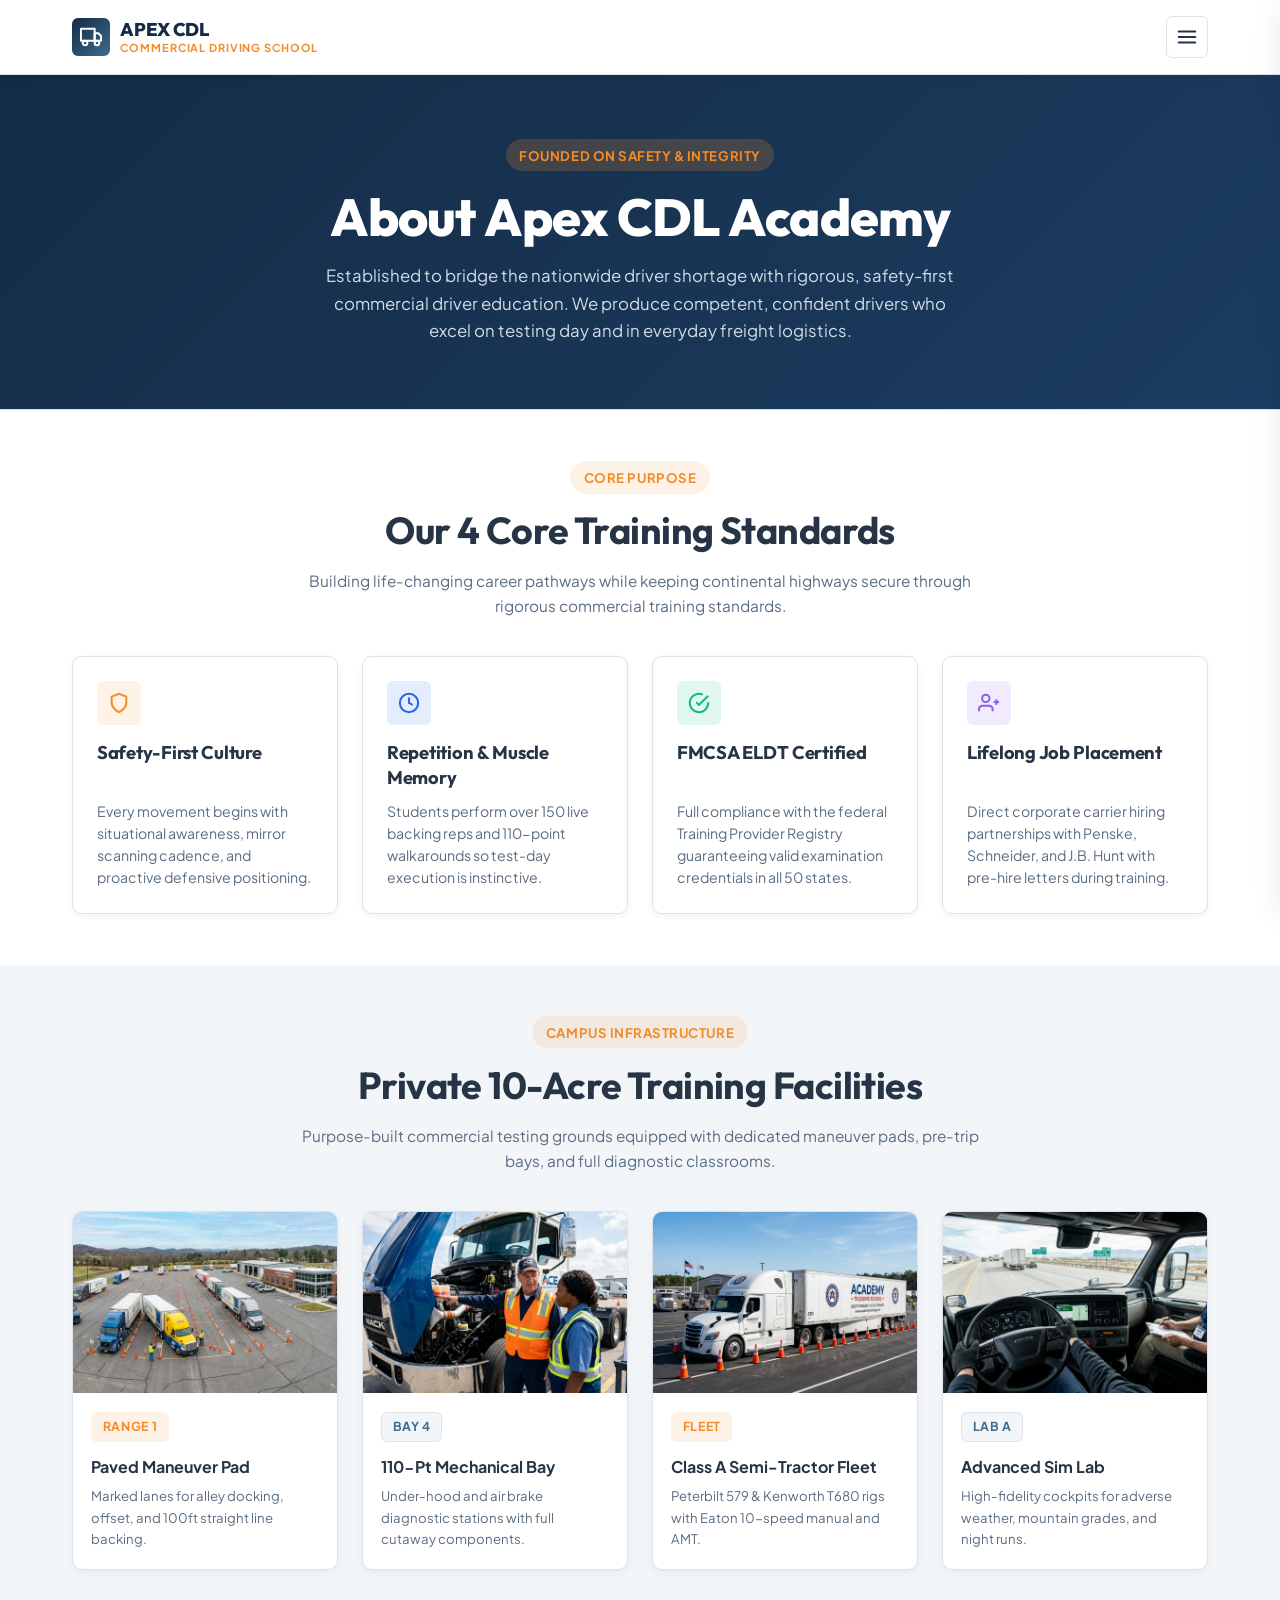
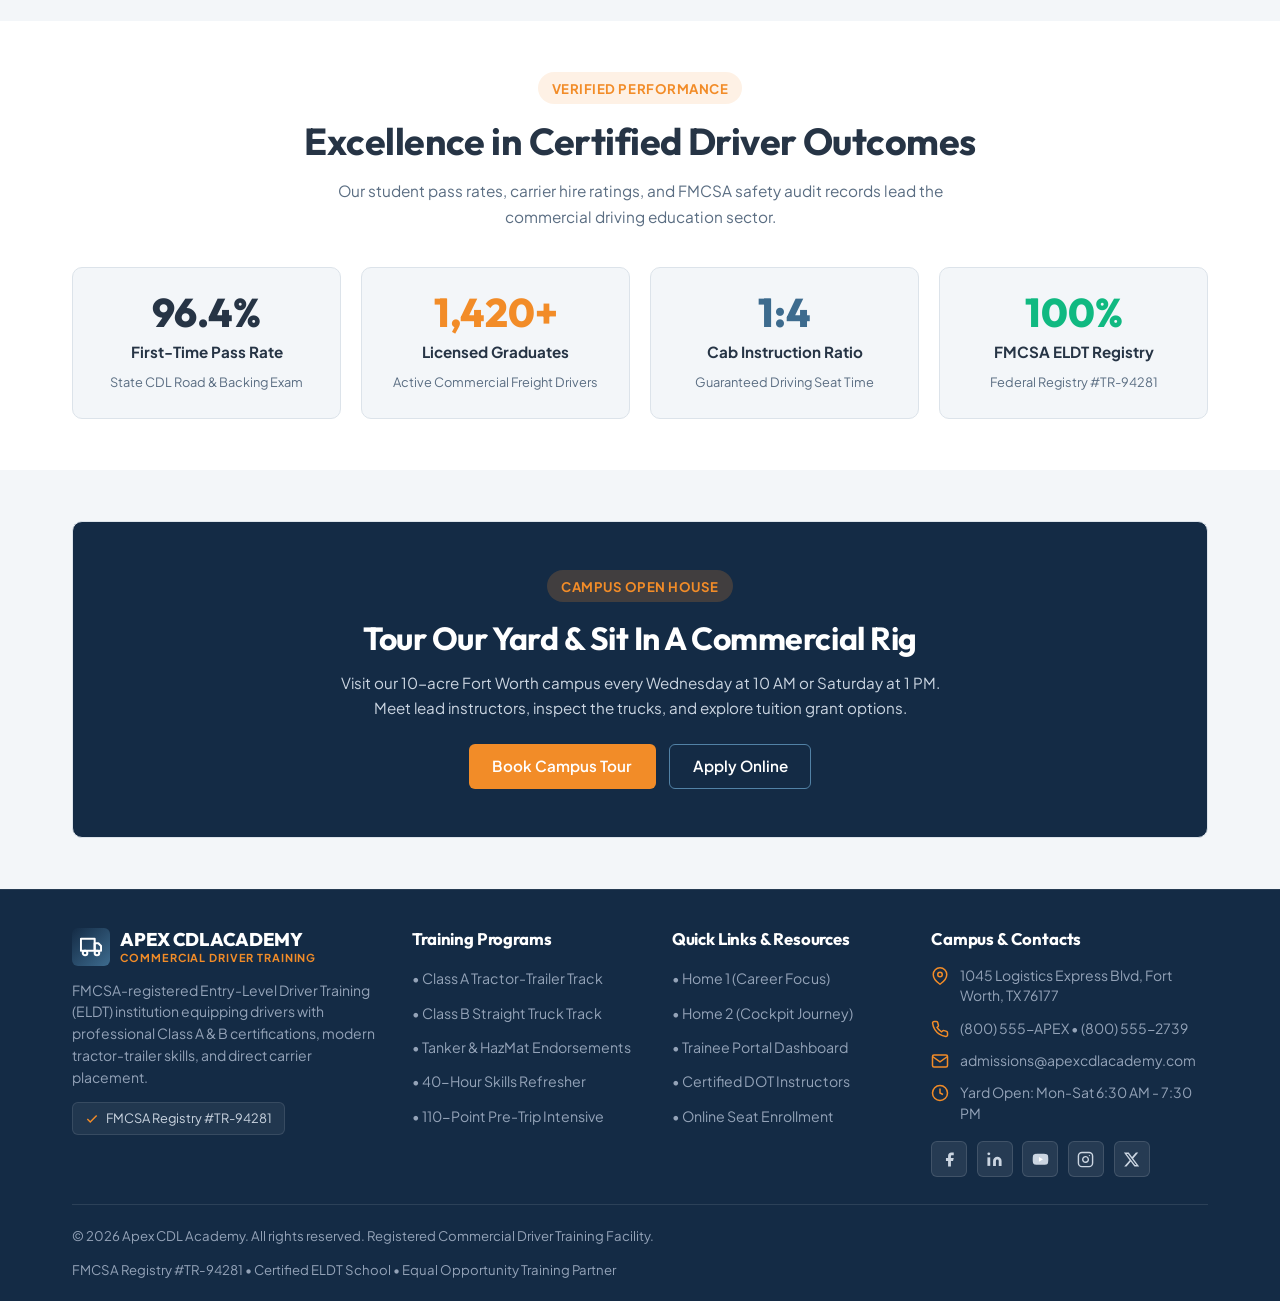
==== commit 066161d8: "first commit" ====
--- a/about.html
+++ b/about.html
@@ -96,9 +96,12 @@
       </button>
     </div>
     <ul class="mobile-nav-list">
-      <li>
-        <span class="mobile-nav-link">Home Options</span>
-        <ul class="mobile-submenu">
+      <li class="mobile-nav-item has-mobile-dropdown">
+        <button type="button" class="mobile-nav-link mobile-dropdown-btn" id="mobileHomeToggle" aria-expanded="false">
+          <span>Home</span>
+          <svg class="mobile-chevron-icon" width="16" height="16" viewBox="0 0 24 24" fill="none" stroke="currentColor" stroke-width="2.5"><polyline points="6 9 12 15 18 9"></polyline></svg>
+        </button>
+        <ul class="mobile-submenu" id="mobileHomeSubmenu">
           <li><a href="index.html" class="mobile-sublink">Home 1 (Career Focused)</a></li>
           <li><a href="home-2.html" class="mobile-sublink">Home 2 (Split-Screen)</a></li>
         </ul>
@@ -112,11 +115,12 @@
     <div class="drawer-preferences">
       <span class="drawer-pref-title">Display Settings</span>
       <div class="drawer-pref-group">
-        <button class="tool-btn theme-toggle-btn" type="button" aria-label="Toggle theme">
-          <svg viewBox="0 0 24 24" fill="none" stroke="currentColor" stroke-width="2"><path d="M21 12.79A9 9 0 1 1 11.21 3 7 7 0 0 0 21 12.79z"></path></svg>
-          <span>Theme Mode</span>
+        <button class="tool-btn theme-toggle-btn" type="button" aria-label="Toggle theme" title="Toggle theme">
+          <svg viewBox="0 0 24 24" width="20" height="20" fill="none" stroke="currentColor" stroke-width="2"><path d="M21 12.79A9 9 0 1 1 11.21 3 7 7 0 0 0 21 12.79z"></path></svg>
         </button>
-        <button class="tool-btn dir-toggle-btn" type="button" aria-label="Toggle direction">LTR / RTL</button>
+        <button class="tool-btn dir-toggle-btn" type="button" aria-label="Toggle direction" title="Toggle direction">
+          <svg viewBox="0 0 24 24" width="20" height="20" fill="none" stroke="currentColor" stroke-width="2" stroke-linecap="round" stroke-linejoin="round" aria-hidden="true"><path d="M8 3L4 7l4 4M4 7h16M16 21l4-4-4-4M20 17H4"></path></svg>
+        </button>
       </div>
     </div>
     <div class="drawer-cta">
@@ -268,7 +272,7 @@
 
         <div style="display: grid; grid-template-columns: repeat(auto-fit, minmax(220px, 1fr)); gap: 1.25rem;">
           <div style="background: var(--bg-alt); border: 1px solid var(--border-color); border-radius: var(--radius-md); padding: 1.5rem; text-align: center;">
-            <div style="font-family: var(--font-heading); font-size: 2.5rem; font-weight: 800; color: var(--color-primary); line-height: 1;">96.4%</div>
+            <div style="font-family: var(--font-heading); font-size: 2.5rem; font-weight: 800; color: var(--text-main); line-height: 1;">96.4%</div>
             <strong style="display: block; font-size: 0.95rem; margin: 0.5rem 0 0.25rem 0; color: var(--text-main);">First-Time Pass Rate</strong>
             <span style="font-size: 0.8rem; color: var(--text-muted);">State CDL Road & Backing Exam</span>
           </div>
--- a/css/style.css
+++ b/css/style.css
@@ -84,6 +84,23 @@
   --shadow-sm: 0 2px 6px rgba(0, 0, 0, 0.5);
   --shadow-md: 0 6px 16px rgba(0, 0, 0, 0.6);
   --shadow-lg: 0 12px 28px rgba(0, 0, 0, 0.7);
+}
+
+/* Global Dark Mode High Contrast for Titles and Headings */
+[data-theme="dark"] h1,
+[data-theme="dark"] h2,
+[data-theme="dark"] h3,
+[data-theme="dark"] h4,
+[data-theme="dark"] h5,
+[data-theme="dark"] h6 {
+  color: #FFFFFF;
+}
+
+[data-theme="dark"] [style*="color: var(--color-primary)"],
+[data-theme="dark"] [style*="color:var(--color-primary)"],
+[data-theme="dark"] [style*="color: #142B45"],
+[data-theme="dark"] [style*="color:#142B45"] {
+  color: #FFFFFF !important;
 }
 
 /* Base Reset & Box Sizing */
@@ -495,6 +512,15 @@
 .brand-text {
   display: flex;
   flex-direction: column;
+  align-items: flex-start;
+  text-align: left;
+  justify-content: center;
+  gap: 0.15rem;
+}
+
+[dir="rtl"] .brand-text {
+  align-items: flex-end;
+  text-align: right;
 }
 
 .brand-title {
@@ -504,6 +530,12 @@
   color: var(--color-primary);
   line-height: 1.1;
   letter-spacing: -0.02em;
+  margin: 0;
+  text-align: left;
+}
+
+[dir="rtl"] .brand-title {
+  text-align: right;
 }
 
 [data-theme="dark"] .brand-title {
@@ -516,6 +548,13 @@
   letter-spacing: 0.08em;
   color: var(--color-accent);
   font-weight: 700;
+  line-height: 1.1;
+  margin: 0;
+  text-align: left;
+}
+
+[dir="rtl"] .brand-subtitle {
+  text-align: right;
 }
 
 /* Header Utilities (Theme, LTR/RTL, Login, Primary CTA) */
@@ -1310,12 +1349,12 @@
   box-shadow: var(--shadow-md);
 }
 
-.auth-header {
+.auth-card .auth-header {
   text-align: center;
   margin-bottom: 1.75rem;
 }
 
-.auth-header h1 {
+.auth-card .auth-header h1 {
   font-size: 1.75rem;
   margin-bottom: 0.5rem;
 }
@@ -1774,6 +1813,11 @@
   box-shadow: 0 4px 12px rgba(20, 43, 69, 0.2);
 }
 
+.dash-menu-link.active span,
+.dash-menu-link.active strong {
+  color: #FFFFFF !important;
+}
+
 [dir="rtl"] .dash-menu-link.active {
   border-left: none;
   border-right: 4px solid var(--color-accent);
@@ -2101,6 +2145,21 @@
   color: var(--color-accent);
 }
 
+[data-theme="dark"] .badge-purple {
+  background-color: rgba(61, 107, 142, 0.3);
+  color: #90CDF4;
+}
+
+[data-theme="dark"] .badge-green {
+  background-color: rgba(16, 185, 129, 0.25);
+  color: #34D399;
+}
+
+[data-theme="dark"] .badge-blue {
+  background-color: rgba(242, 140, 40, 0.25);
+  color: #F28C28;
+}
+
 /* Dashboard Filter Pills */
 .dash-filter-bar {
   display: flex;
@@ -2123,9 +2182,22 @@
 
 .dash-filter-pill:hover,
 .dash-filter-pill.active {
-  background-color: var(--color-primary);
-  color: #FFFFFF;
-  border-color: var(--color-primary);
+  background-color: var(--color-accent) !important;
+  color: #FFFFFF !important;
+  border-color: var(--color-accent) !important;
+}
+
+[data-theme="dark"] .dash-filter-pill {
+  background-color: var(--bg-card);
+  color: #CBD5E1;
+  border-color: var(--border-color);
+}
+
+[data-theme="dark"] .dash-filter-pill:hover,
+[data-theme="dark"] .dash-filter-pill.active {
+  background-color: var(--color-accent) !important;
+  color: #FFFFFF !important;
+  border-color: var(--color-accent) !important;
 }
 
 /* Dashboard Responsive & Mobile Drawer System */
@@ -2944,41 +3016,102 @@
   font-size: 0.75rem;
 }
 
-/* 5. FAQs Grid (Contact Section 4) */
-.faq-grid {
-  display: grid;
-  grid-template-columns: 1fr;
-  gap: 1.25rem;
-}
-
-@media (min-width: 768px) {
-  .faq-grid {
-    grid-template-columns: repeat(2, 1fr);
-  }
-}
-
-.faq-card {
+/* 5. FAQs Accordion Dropdown (Contact Section 4) */
+.faq-accordion-list {
+  display: flex;
+  flex-direction: column;
+  gap: 0.85rem;
+  max-width: 820px;
+  margin: 0 auto;
+  width: 100%;
+}
+
+.faq-accordion-item {
   background-color: var(--bg-card);
   border: 1px solid var(--border-color);
   border-radius: var(--radius-md);
-  padding: 1.35rem 1.5rem;
+  overflow: hidden;
+  transition: border-color var(--transition-fast), box-shadow var(--transition-fast);
+}
+
+.faq-accordion-item:hover,
+.faq-accordion-item.open {
+  border-color: var(--color-accent);
   box-shadow: var(--shadow-sm);
 }
 
-.faq-card h4 {
-  color: var(--color-primary);
+.faq-accordion-btn {
+  width: 100%;
+  display: flex;
+  align-items: center;
+  justify-content: space-between;
+  padding: 1.15rem 1.4rem;
+  background: transparent;
+  border: none;
+  cursor: pointer;
+  text-align: left;
+  font-family: inherit;
+  gap: 1rem;
+  color: var(--text-main);
+}
+
+[dir="rtl"] .faq-accordion-btn {
+  text-align: right;
+}
+
+.faq-accordion-btn h4 {
+  margin: 0;
   font-size: 1.05rem;
-  margin-bottom: 0.5rem;
-}
-
-[data-theme="dark"] .faq-card h4 {
+  font-weight: 700;
+  color: var(--text-main);
+  transition: color var(--transition-fast);
+  line-height: 1.4;
+}
+
+[data-theme="dark"] .faq-accordion-btn h4 {
   color: #FFFFFF;
 }
 
-.faq-card p {
-  font-size: 0.9rem;
-  line-height: 1.55;
-  margin-bottom: 0;
+.faq-accordion-item.open .faq-accordion-btn h4 {
+  color: var(--color-accent);
+}
+
+.faq-accordion-icon {
+  display: flex;
+  align-items: center;
+  justify-content: center;
+  width: 32px;
+  height: 32px;
+  border-radius: var(--radius-sm);
+  background-color: var(--bg-alt);
+  color: var(--text-muted);
+  flex-shrink: 0;
+  transition: transform var(--transition-fast), background-color var(--transition-fast), color var(--transition-fast);
+}
+
+.faq-accordion-item.open .faq-accordion-icon {
+  transform: rotate(180deg);
+  background-color: var(--color-accent);
+  color: #FFFFFF;
+}
+
+.faq-accordion-body {
+  max-height: 0;
+  overflow: hidden;
+  transition: max-height 0.3s cubic-bezier(0.4, 0, 0.2, 1);
+}
+
+.faq-accordion-item.open .faq-accordion-body {
+  max-height: 400px;
+}
+
+.faq-accordion-content {
+  padding: 0 1.4rem 1.25rem 1.4rem;
+  color: var(--text-muted);
+  font-size: 0.925rem;
+  line-height: 1.6;
+  border-top: 1px dashed var(--border-color-light);
+  padding-top: 1rem;
 }
 
 /* 6. Carrier Partners Logo Bar */
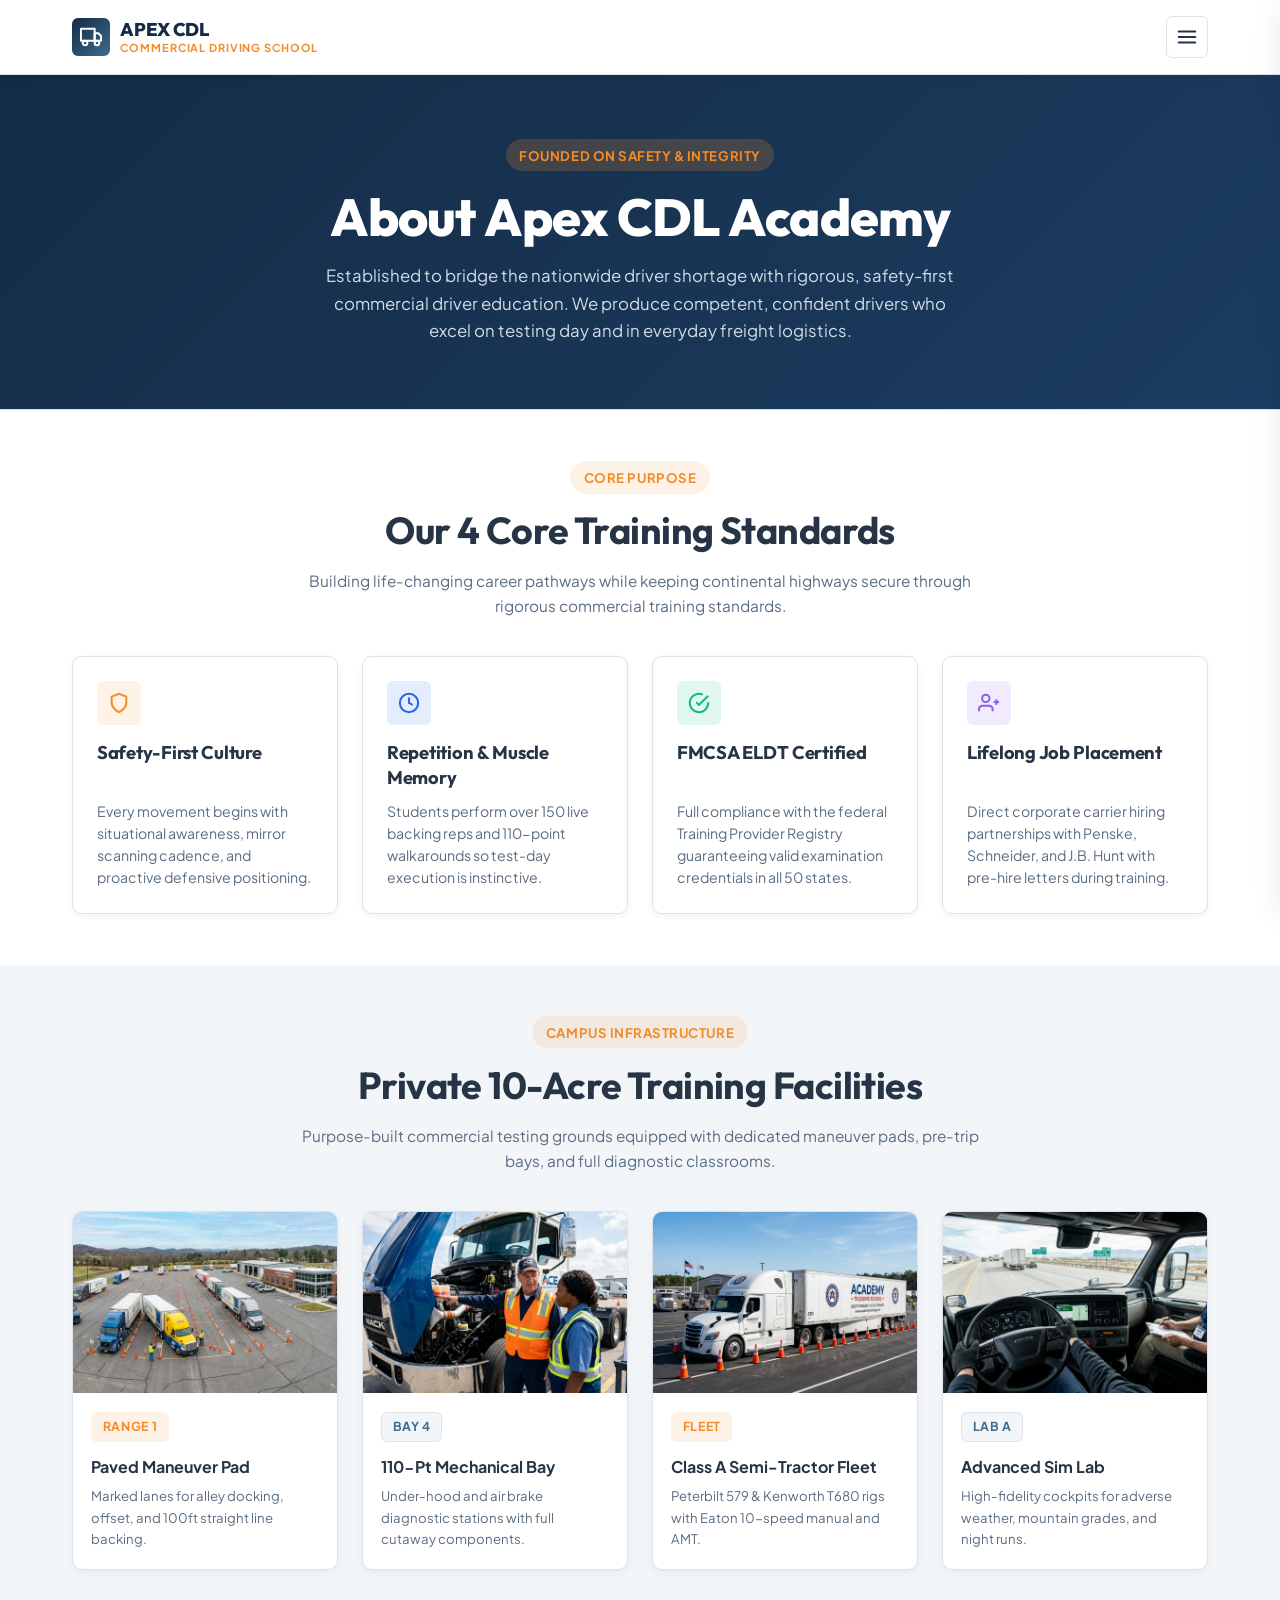
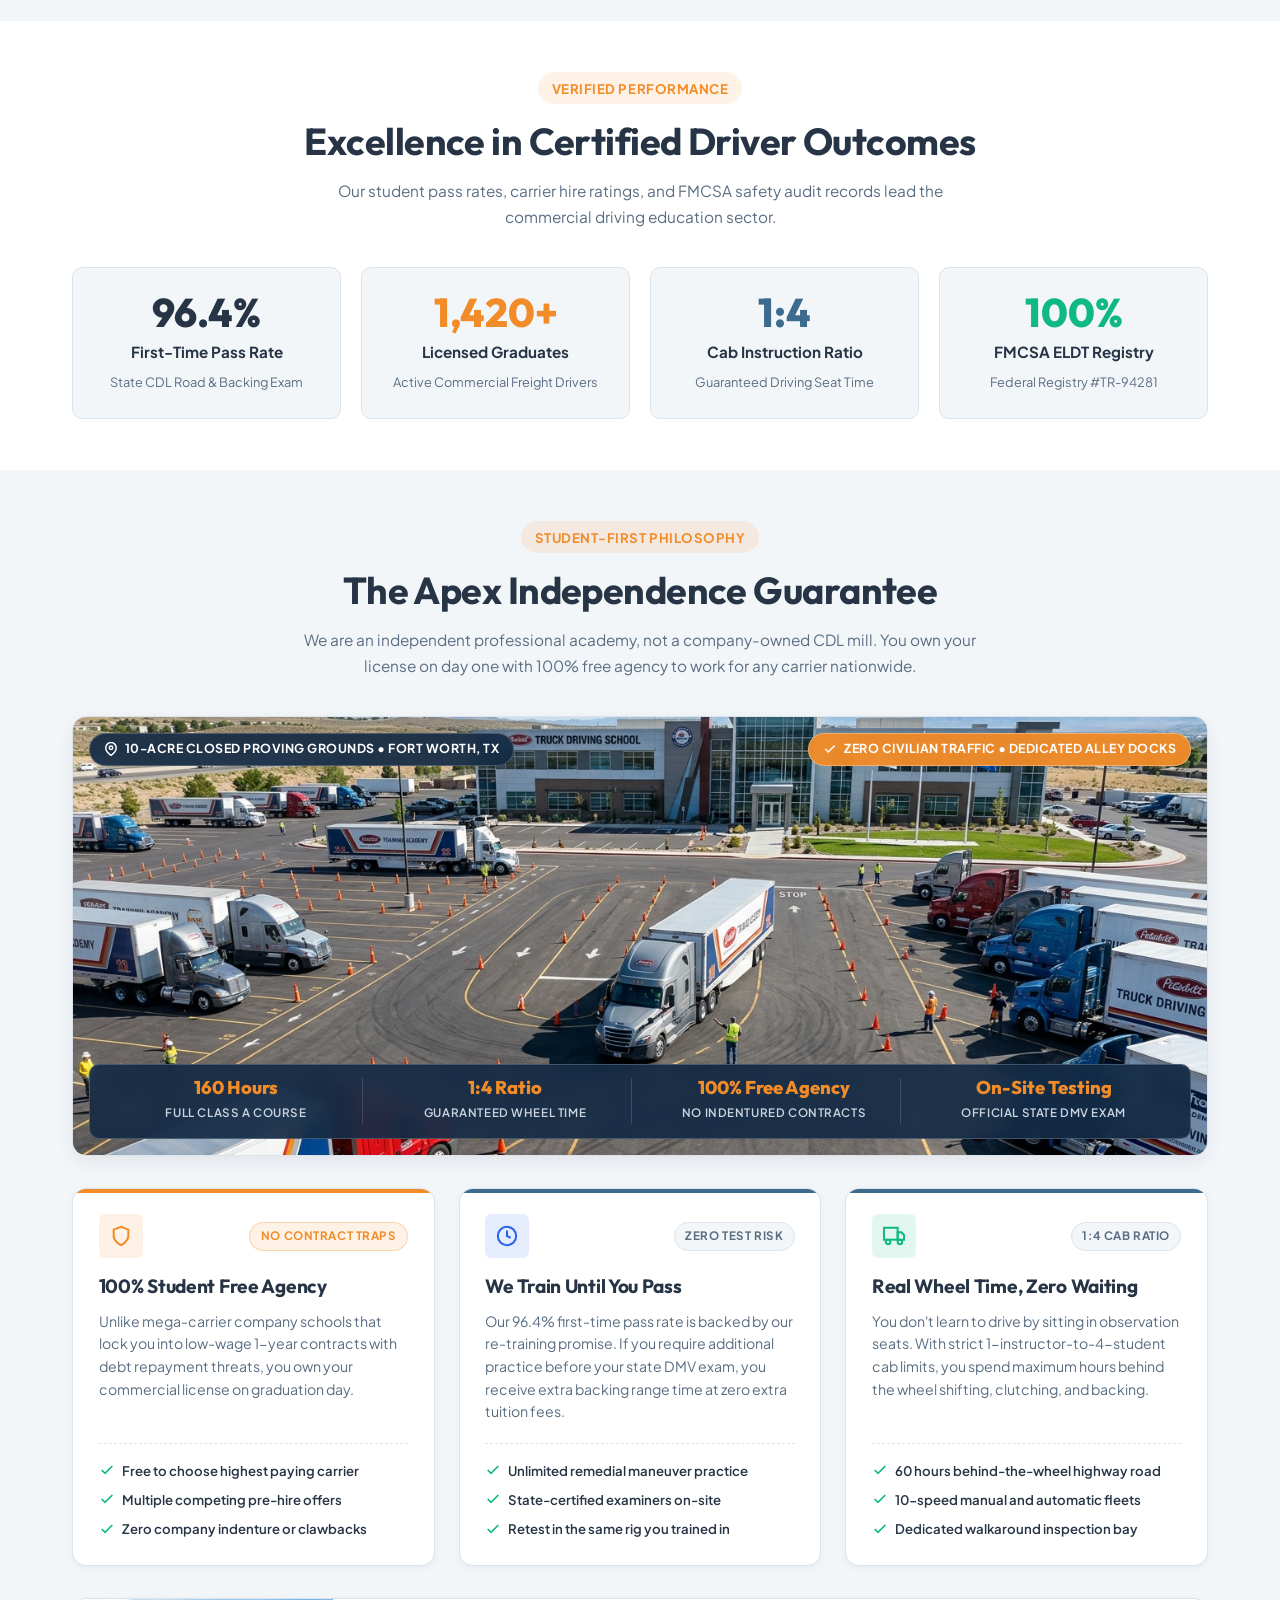
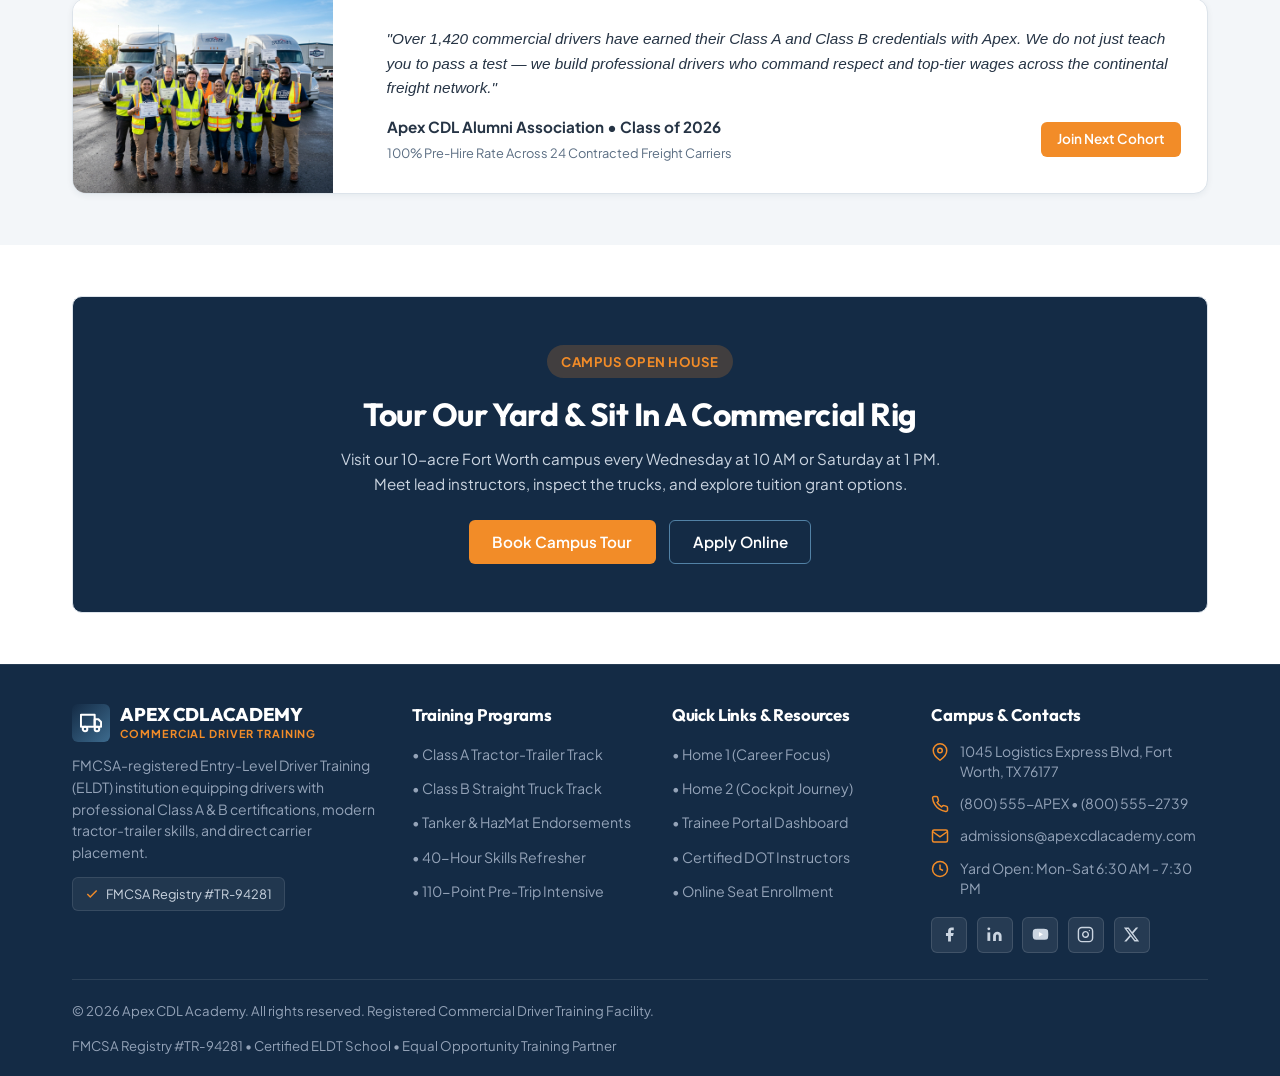
==== commit 384bf9e4: "first commit" ====
--- a/about.html
+++ b/about.html
@@ -298,8 +298,133 @@
       </div>
     </section>
 
-    <!-- SECTION 5: Campus Visit & Open House Experience Box -->
-    <section class="content-section bg-alt" id="aboutSection5" aria-labelledby="aboutCtaTitle">
+    <!-- SECTION 5: The Apex Independence Guarantee & Proving Ground Showcase (Panoramic & 3D Guarantees) -->
+    <section class="content-section bg-alt" id="aboutIndependenceSection" aria-labelledby="independenceTitle">
+      <div class="container">
+        <div class="section-header">
+          <span class="section-badge">Student-First Philosophy</span>
+          <h2 class="section-title" id="independenceTitle">The Apex Independence Guarantee</h2>
+          <p class="section-description">
+            We are an independent professional academy, not a company-owned CDL mill. You own your license on day one with 100% free agency to work for any carrier nationwide.
+          </p>
+        </div>
+
+        <!-- Panoramic Proving Ground Aerial Showcase -->
+        <div class="about-panoramic-card" id="aboutCampusPano">
+          <img src="assets/images/about-campus-proving-ground.jpg" alt="Aerial perspective of Apex CDL Academy 10-acre campus and maneuvering proving grounds" width="1200" height="520" loading="lazy">
+          <div class="about-pano-overlay-top">
+            <span class="about-pano-tag">
+              <svg width="14" height="14" viewBox="0 0 24 24" fill="none" stroke="currentColor" stroke-width="2.5"><path d="M21 10c0 7-9 13-9 13s-9-6-9-13a9 9 0 0 1 18 0z"></path><circle cx="12" cy="10" r="3"></circle></svg>
+              <span>10-Acre Closed Proving Grounds &bull; Fort Worth, TX</span>
+            </span>
+            <span class="about-pano-tag accent">
+              <svg width="14" height="14" viewBox="0 0 24 24" fill="none" stroke="currentColor" stroke-width="2.5"><polyline points="20 6 9 17 4 12"></polyline></svg>
+              <span>Zero Civilian Traffic &bull; Dedicated Alley Docks</span>
+            </span>
+          </div>
+          <div class="about-pano-overlay-bottom">
+            <div class="about-pano-stat-item">
+              <span class="about-pano-stat-num">160 Hours</span>
+              <span class="about-pano-stat-label">Full Class A Course</span>
+            </div>
+            <div class="about-pano-stat-item">
+              <span class="about-pano-stat-num">1:4 Ratio</span>
+              <span class="about-pano-stat-label">Guaranteed Wheel Time</span>
+            </div>
+            <div class="about-pano-stat-item">
+              <span class="about-pano-stat-num">100% Free Agency</span>
+              <span class="about-pano-stat-label">No Indentured Contracts</span>
+            </div>
+            <div class="about-pano-stat-item">
+              <span class="about-pano-stat-num">On-Site Testing</span>
+              <span class="about-pano-stat-label">Official State DMV Exam</span>
+            </div>
+          </div>
+        </div>
+
+        <!-- 3-Column Guarantees Grid -->
+        <div class="about-guarantees-grid">
+          <!-- Guarantee 1: Free Agency -->
+          <article class="about-guarantee-card highlight" id="aboutGuarantee1">
+            <div class="about-guarantee-head">
+              <div class="about-guarantee-icon">
+                <svg width="22" height="22" viewBox="0 0 24 24" fill="none" stroke="currentColor" stroke-width="2.2"><path d="M12 22s8-4 8-10V5l-8-3-8 3v7c0 6 8 10 8 10z"></path></svg>
+              </div>
+              <span class="about-guarantee-badge">No Contract Traps</span>
+            </div>
+            <h3>100% Student Free Agency</h3>
+            <p>
+              Unlike mega-carrier company schools that lock you into low-wage 1-year contracts with debt repayment threats, you own your commercial license on graduation day.
+            </p>
+            <ul class="about-guarantee-checklist">
+              <li><svg width="16" height="16" viewBox="0 0 24 24" fill="none" stroke="currentColor" stroke-width="2.5"><polyline points="20 6 9 17 4 12"></polyline></svg> Free to choose highest paying carrier</li>
+              <li><svg width="16" height="16" viewBox="0 0 24 24" fill="none" stroke="currentColor" stroke-width="2.5"><polyline points="20 6 9 17 4 12"></polyline></svg> Multiple competing pre-hire offers</li>
+              <li><svg width="16" height="16" viewBox="0 0 24 24" fill="none" stroke="currentColor" stroke-width="2.5"><polyline points="20 6 9 17 4 12"></polyline></svg> Zero company indenture or clawbacks</li>
+            </ul>
+          </article>
+
+          <!-- Guarantee 2: Pass Guarantee & Retest Policy -->
+          <article class="about-guarantee-card" id="aboutGuarantee2">
+            <div class="about-guarantee-head">
+              <div class="about-guarantee-icon" style="background: rgba(37, 99, 235, 0.12); color: #2563EB;">
+                <svg width="22" height="22" viewBox="0 0 24 24" fill="none" stroke="currentColor" stroke-width="2.2"><circle cx="12" cy="12" r="10"></circle><polyline points="12 6 12 12 16 14"></polyline></svg>
+              </div>
+              <span class="about-guarantee-badge">Zero Test Risk</span>
+            </div>
+            <h3>We Train Until You Pass</h3>
+            <p>
+              Our 96.4% first-time pass rate is backed by our re-training promise. If you require additional practice before your state DMV exam, you receive extra backing range time at zero extra tuition fees.
+            </p>
+            <ul class="about-guarantee-checklist">
+              <li><svg width="16" height="16" viewBox="0 0 24 24" fill="none" stroke="currentColor" stroke-width="2.5"><polyline points="20 6 9 17 4 12"></polyline></svg> Unlimited remedial maneuver practice</li>
+              <li><svg width="16" height="16" viewBox="0 0 24 24" fill="none" stroke="currentColor" stroke-width="2.5"><polyline points="20 6 9 17 4 12"></polyline></svg> State-certified examiners on-site</li>
+              <li><svg width="16" height="16" viewBox="0 0 24 24" fill="none" stroke="currentColor" stroke-width="2.5"><polyline points="20 6 9 17 4 12"></polyline></svg> Retest in the same rig you trained in</li>
+            </ul>
+          </article>
+
+          <!-- Guarantee 3: Behind-the-Wheel Seat Time -->
+          <article class="about-guarantee-card" id="aboutGuarantee3">
+            <div class="about-guarantee-head">
+              <div class="about-guarantee-icon" style="background: rgba(16, 185, 129, 0.12); color: #10B981;">
+                <svg width="22" height="22" viewBox="0 0 24 24" fill="none" stroke="currentColor" stroke-width="2.2"><rect x="1" y="3" width="15" height="13"></rect><polygon points="16 8 20 8 23 11 23 16 16 16 8"></polygon><circle cx="5.5" cy="18.5" r="2.5"></circle><circle cx="18.5" cy="18.5" r="2.5"></circle></svg>
+              </div>
+              <span class="about-guarantee-badge">1:4 Cab Ratio</span>
+            </div>
+            <h3>Real Wheel Time, Zero Waiting</h3>
+            <p>
+              You don't learn to drive by sitting in observation seats. With strict 1-instructor-to-4-student cab limits, you spend maximum hours behind the wheel shifting, clutching, and backing.
+            </p>
+            <ul class="about-guarantee-checklist">
+              <li><svg width="16" height="16" viewBox="0 0 24 24" fill="none" stroke="currentColor" stroke-width="2.5"><polyline points="20 6 9 17 4 12"></polyline></svg> 60 hours behind-the-wheel highway road</li>
+              <li><svg width="16" height="16" viewBox="0 0 24 24" fill="none" stroke="currentColor" stroke-width="2.5"><polyline points="20 6 9 17 4 12"></polyline></svg> 10-speed manual and automatic fleets</li>
+              <li><svg width="16" height="16" viewBox="0 0 24 24" fill="none" stroke="currentColor" stroke-width="2.5"><polyline points="20 6 9 17 4 12"></polyline></svg> Dedicated walkaround inspection bay</li>
+            </ul>
+          </article>
+        </div>
+
+        <!-- Bottom Graduate Alum Spotlight Bar -->
+        <div class="about-alum-bar" id="aboutAlumBar">
+          <div class="about-alum-media">
+            <img src="assets/images/about-graduates-success.jpg" alt="Diverse group of certified commercial CDL graduates with diplomas" width="360" height="240" loading="lazy">
+          </div>
+          <div class="about-alum-content">
+            <blockquote>
+              "Over 1,420 commercial drivers have earned their Class A and Class B credentials with Apex. We do not just teach you to pass a test — we build professional drivers who command respect and top-tier wages across the continental freight network."
+            </blockquote>
+            <div class="about-alum-author">
+              <div class="about-alum-author-info">
+                <strong>Apex CDL Alumni Association &bull; Class of 2026</strong>
+                <span>100% Pre-Hire Rate Across 24 Contracted Freight Carriers</span>
+              </div>
+              <a href="register.html" class="btn btn-primary btn-sm">Join Next Cohort</a>
+            </div>
+          </div>
+        </div>
+      </div>
+    </section>
+
+    <!-- SECTION 6: Campus Visit & Open House Experience Box -->
+    <section class="content-section" id="aboutSection5" aria-labelledby="aboutCtaTitle">
       <div class="container">
         <div style="background: var(--color-primary); color: #FFFFFF; border-radius: var(--radius-md); padding: clamp(2rem, 4vw, 3rem); text-align: center; border: 1px solid var(--border-color);">
           <span class="section-badge" style="background: rgba(242, 140, 40, 0.2); color: #F28C28; margin-bottom: 1rem;">Campus Open House</span>
--- a/css/style.css
+++ b/css/style.css
@@ -3641,3 +3641,1231 @@
   100% { left: 100%; }
 }
 
+/* ==========================================================================
+   Fleet Training Showcase - 4 Cards in 1 Row (Responsive & Uniform)
+   ========================================================================== */
+.fleet-grid-4 {
+  display: grid;
+  grid-template-columns: repeat(4, 1fr);
+  gap: 1.5rem;
+  align-items: stretch;
+}
+
+@media (max-width: 1023px) {
+  .fleet-grid-4 {
+    grid-template-columns: repeat(2, 1fr);
+    gap: 1.25rem;
+  }
+}
+
+@media (max-width: 640px) {
+  .fleet-grid-4 {
+    grid-template-columns: 1fr;
+    gap: 1rem;
+  }
+}
+
+.fleet-card {
+  background-color: var(--bg-card);
+  border: 1px solid var(--border-color);
+  border-radius: var(--radius-lg);
+  overflow: hidden;
+  display: flex;
+  flex-direction: column;
+  transition: transform var(--transition-normal), box-shadow var(--transition-normal), border-color var(--transition-normal);
+  box-shadow: var(--shadow-sm);
+  height: 100%;
+}
+
+.fleet-card:hover {
+  transform: translateY(-6px);
+  box-shadow: var(--shadow-lg);
+  border-color: var(--color-accent);
+}
+
+.fleet-card-media {
+  position: relative;
+  width: 100%;
+  aspect-ratio: 16 / 10;
+  overflow: hidden;
+  background-color: var(--bg-alt);
+}
+
+.fleet-card-media img {
+  width: 100%;
+  height: 100%;
+  object-fit: cover;
+  display: block;
+  transition: transform 0.4s ease;
+}
+
+.fleet-card:hover .fleet-card-media img {
+  transform: scale(1.05);
+}
+
+.fleet-badge-floating {
+  position: absolute;
+  top: 0.75rem;
+  left: 0.75rem;
+  background: rgba(20, 43, 69, 0.9);
+  backdrop-filter: blur(4px);
+  color: #FFFFFF;
+  font-size: 0.75rem;
+  font-weight: 700;
+  padding: 0.25rem 0.65rem;
+  border-radius: var(--radius-pill);
+  letter-spacing: 0.03em;
+  text-transform: uppercase;
+  border: 1px solid rgba(255, 255, 255, 0.2);
+}
+
+[dir="rtl"] .fleet-badge-floating {
+  left: auto;
+  right: 0.75rem;
+}
+
+.fleet-card-body {
+  padding: 1.25rem;
+  display: flex;
+  flex-direction: column;
+  flex: 1 1 auto;
+}
+
+.fleet-card-tag {
+  display: inline-block;
+  font-size: 0.75rem;
+  font-weight: 700;
+  text-transform: uppercase;
+  letter-spacing: 0.05em;
+  color: var(--color-accent);
+  margin-bottom: 0.4rem;
+  line-height: 1.2;
+}
+
+.fleet-card-title {
+  font-size: 1.05rem;
+  font-weight: 700;
+  color: var(--text-main);
+  line-height: 1.35;
+  margin-bottom: 0.5rem;
+  display: -webkit-box;
+  -webkit-line-clamp: 2;
+  -webkit-box-orient: vertical;
+  overflow: hidden;
+  min-height: 2.85rem;
+}
+
+.fleet-card-desc {
+  font-size: 0.85rem;
+  color: var(--text-muted);
+  line-height: 1.5;
+  margin-bottom: 1rem;
+  display: -webkit-box;
+  -webkit-line-clamp: 3;
+  -webkit-box-orient: vertical;
+  overflow: hidden;
+  min-height: 3.825rem;
+}
+
+.fleet-card-specs {
+  list-style: none;
+  padding: 0.75rem 0;
+  margin: 0 0 1.15rem 0;
+  border-top: 1px dashed var(--border-color);
+  border-bottom: 1px dashed var(--border-color);
+  display: flex;
+  flex-direction: column;
+  gap: 0.45rem;
+}
+
+.fleet-card-spec-item {
+  display: flex;
+  align-items: center;
+  justify-content: space-between;
+  font-size: 0.8rem;
+  line-height: 1.3;
+}
+
+.fleet-spec-label {
+  color: var(--text-muted);
+  font-weight: 500;
+  display: inline-flex;
+  align-items: center;
+  gap: 0.35rem;
+}
+
+.fleet-spec-label svg {
+  color: var(--color-accent);
+  flex-shrink: 0;
+}
+
+.fleet-spec-val {
+  color: var(--text-main);
+  font-weight: 600;
+  text-align: end;
+}
+
+.fleet-card-action {
+  margin-top: auto;
+  padding-top: 0.25rem;
+}
+
+.fleet-card-btn {
+  width: 100%;
+  display: inline-flex;
+  align-items: center;
+  justify-content: center;
+  gap: 0.45rem;
+  padding: 0.65rem 1rem;
+  font-size: 0.85rem;
+  font-weight: 600;
+  border-radius: var(--radius-sm);
+  background-color: var(--bg-alt);
+  color: var(--color-primary);
+  border: 1px solid var(--border-color);
+  text-decoration: none;
+  transition: all var(--transition-fast);
+}
+
+.fleet-card:hover .fleet-card-btn {
+  background-color: var(--color-primary);
+  color: #FFFFFF;
+  border-color: var(--color-primary);
+}
+
+[data-theme="dark"] .fleet-card-btn {
+  background-color: rgba(255, 255, 255, 0.06);
+  color: #E2E8F0;
+  border-color: var(--border-color);
+}
+
+[data-theme="dark"] .fleet-card:hover .fleet-card-btn {
+  background-color: var(--color-accent);
+  color: #FFFFFF;
+  border-color: var(--color-accent);
+}
+
+/* ==========================================================================
+   Home 2 - 4-Stage Alternating Roadmap Journey (Images + Zigzag Pathway)
+   ========================================================================== */
+.roadmap-stepper-bar {
+  display: flex;
+  align-items: center;
+  justify-content: space-between;
+  background-color: var(--bg-card);
+  border: 1px solid var(--border-color);
+  border-radius: var(--radius-lg);
+  padding: 1.15rem clamp(1rem, 2.5vw, 2.25rem);
+  margin-bottom: clamp(2rem, 4vw, 3.25rem);
+  box-shadow: var(--shadow-sm);
+  overflow-x: auto;
+  gap: 0.75rem;
+}
+
+.stepper-step {
+  display: flex;
+  align-items: center;
+  gap: 0.75rem;
+  flex-shrink: 0;
+}
+
+.stepper-step-num {
+  width: 38px;
+  height: 38px;
+  border-radius: 50%;
+  background: var(--color-accent-subtle);
+  color: var(--color-accent);
+  font-weight: 800;
+  font-family: var(--font-heading);
+  display: flex;
+  align-items: center;
+  justify-content: center;
+  font-size: 0.95rem;
+  border: 2px solid var(--color-accent);
+}
+
+.stepper-step-text {
+  display: flex;
+  flex-direction: column;
+}
+
+.stepper-step-text strong {
+  font-size: 0.885rem;
+  color: var(--text-main);
+  line-height: 1.25;
+}
+
+.stepper-step-text span {
+  font-size: 0.775rem;
+  color: var(--text-muted);
+}
+
+.stepper-divider {
+  flex: 1 1 20px;
+  height: 2px;
+  background: repeating-linear-gradient(
+    to right,
+    var(--color-accent) 0,
+    var(--color-accent) 6px,
+    transparent 6px,
+    transparent 12px
+  );
+  min-width: 20px;
+}
+
+.roadmap-timeline-wrapper {
+  position: relative;
+  max-width: 1100px;
+  margin: 0 auto;
+}
+
+/* Central vertical dashed highway road line on desktop */
+.roadmap-timeline-wrapper::before {
+  content: '';
+  position: absolute;
+  top: 50px;
+  bottom: 50px;
+  left: 50%;
+  width: 4px;
+  background: repeating-linear-gradient(
+    to bottom,
+    var(--color-accent) 0,
+    var(--color-accent) 14px,
+    transparent 14px,
+    transparent 24px
+  );
+  transform: translateX(-50%);
+  z-index: 1;
+  opacity: 0.85;
+}
+
+[dir="rtl"] .roadmap-timeline-wrapper::before {
+  left: 50%;
+  right: auto;
+}
+
+.roadmap-stage-item {
+  position: relative;
+  display: grid;
+  grid-template-columns: 1fr 1fr;
+  align-items: center;
+  gap: clamp(2rem, 5vw, 4.5rem);
+  margin-bottom: clamp(3rem, 6vw, 5rem);
+  z-index: 2;
+}
+
+.roadmap-stage-item:last-child {
+  margin-bottom: 0;
+}
+
+@media (min-width: 992px) {
+  .roadmap-stage-item:nth-child(even) .roadmap-stage-card {
+    order: -1;
+  }
+}
+
+/* Center node pin */
+.roadmap-stage-pin {
+  position: absolute;
+  left: 50%;
+  top: 50%;
+  transform: translate(-50%, -50%);
+  width: 50px;
+  height: 50px;
+  border-radius: 50%;
+  background: var(--color-primary);
+  color: #FFFFFF;
+  border: 4px solid var(--bg-main);
+  box-shadow: 0 0 0 3px var(--color-accent), var(--shadow-md);
+  display: flex;
+  align-items: center;
+  justify-content: center;
+  font-family: var(--font-heading);
+  font-weight: 800;
+  font-size: 1.15rem;
+  z-index: 3;
+  transition: transform var(--transition-normal);
+}
+
+.roadmap-stage-item:hover .roadmap-stage-pin {
+  transform: translate(-50%, -50%) scale(1.12);
+}
+
+[data-theme="dark"] .roadmap-stage-pin {
+  border-color: var(--bg-main);
+  background: var(--color-accent);
+  color: #142B45;
+  box-shadow: 0 0 0 3px rgba(242, 140, 40, 0.5), var(--shadow-md);
+}
+
+.roadmap-stage-media {
+  position: relative;
+  border-radius: var(--radius-lg);
+  overflow: hidden;
+  box-shadow: var(--shadow-md);
+  border: 1px solid var(--border-color);
+  aspect-ratio: 4 / 3;
+  background-color: var(--bg-alt);
+}
+
+.roadmap-stage-media img {
+  width: 100%;
+  height: 100%;
+  object-fit: cover;
+  display: block;
+  transition: transform 0.45s ease;
+}
+
+.roadmap-stage-item:hover .roadmap-stage-media img {
+  transform: scale(1.06);
+}
+
+.roadmap-media-badge {
+  position: absolute;
+  bottom: 0.85rem;
+  left: 0.85rem;
+  background: rgba(20, 43, 69, 0.92);
+  backdrop-filter: blur(6px);
+  color: #FFFFFF;
+  font-size: 0.775rem;
+  font-weight: 700;
+  padding: 0.35rem 0.8rem;
+  border-radius: var(--radius-pill);
+  display: inline-flex;
+  align-items: center;
+  gap: 0.45rem;
+  border: 1px solid rgba(255, 255, 255, 0.25);
+  box-shadow: var(--shadow-sm);
+}
+
+[dir="rtl"] .roadmap-media-badge {
+  left: auto;
+  right: 0.85rem;
+}
+
+.roadmap-stage-card {
+  background-color: var(--bg-card);
+  border: 1px solid var(--border-color);
+  border-radius: var(--radius-lg);
+  padding: clamp(1.5rem, 2.75vw, 2.25rem);
+  box-shadow: var(--shadow-sm);
+  transition: transform var(--transition-normal), box-shadow var(--transition-normal), border-color var(--transition-normal);
+  display: flex;
+  flex-direction: column;
+}
+
+.roadmap-stage-item:hover .roadmap-stage-card {
+  transform: translateY(-5px);
+  box-shadow: var(--shadow-lg);
+  border-color: var(--color-accent);
+}
+
+.roadmap-phase-tag {
+  display: inline-flex;
+  align-items: center;
+  gap: 0.4rem;
+  font-size: 0.75rem;
+  font-weight: 700;
+  text-transform: uppercase;
+  letter-spacing: 0.05em;
+  color: var(--color-accent);
+  background-color: var(--color-accent-subtle);
+  padding: 0.3rem 0.75rem;
+  border-radius: var(--radius-pill);
+  margin-bottom: 0.75rem;
+  align-self: flex-start;
+}
+
+.roadmap-stage-card h3 {
+  font-size: clamp(1.2rem, 1.8vw, 1.45rem);
+  font-weight: 700;
+  color: var(--text-main);
+  margin-bottom: 0.75rem;
+  line-height: 1.3;
+}
+
+.roadmap-stage-card p {
+  font-size: 0.925rem;
+  color: var(--text-muted);
+  line-height: 1.6;
+  margin-bottom: 1.15rem;
+}
+
+.roadmap-skills-tags {
+  display: flex;
+  flex-wrap: wrap;
+  gap: 0.45rem;
+  margin-bottom: 1.25rem;
+}
+
+.roadmap-skill-pill {
+  font-size: 0.775rem;
+  font-weight: 600;
+  color: var(--text-main);
+  background-color: var(--bg-alt);
+  border: 1px solid var(--border-color);
+  padding: 0.3rem 0.65rem;
+  border-radius: var(--radius-sm);
+  display: inline-flex;
+  align-items: center;
+  gap: 0.3rem;
+}
+
+.roadmap-deliverable-box {
+  margin-top: auto;
+  display: flex;
+  align-items: center;
+  gap: 0.75rem;
+  padding: 0.85rem 1.15rem;
+  background-color: var(--bg-alt);
+  border-radius: var(--radius-md);
+  border-left: 4px solid var(--color-accent);
+  font-size: 0.85rem;
+  font-weight: 700;
+  color: var(--text-main);
+}
+
+[dir="rtl"] .roadmap-deliverable-box {
+  border-left: none;
+  border-right: 4px solid var(--color-accent);
+}
+
+.roadmap-deliverable-box svg {
+  color: var(--color-accent);
+  flex-shrink: 0;
+}
+
+/* Responsive Breakpoints for Roadmap Journey */
+@media (max-width: 991px) {
+  .roadmap-timeline-wrapper::before {
+    left: 24px;
+    transform: none;
+  }
+
+  [dir="rtl"] .roadmap-timeline-wrapper::before {
+    left: auto;
+    right: 24px;
+  }
+
+  .roadmap-stage-item {
+    grid-template-columns: 1fr;
+    gap: 1.25rem;
+    padding-left: 56px;
+    margin-bottom: 2.75rem;
+  }
+
+  [dir="rtl"] .roadmap-stage-item {
+    padding-left: 0;
+    padding-right: 56px;
+  }
+
+  .roadmap-stage-pin {
+    left: 24px;
+    top: 24px;
+    transform: translate(-50%, 0);
+    width: 42px;
+    height: 42px;
+    font-size: 1rem;
+  }
+
+  .roadmap-stage-item:hover .roadmap-stage-pin {
+    transform: translate(-50%, 0) scale(1.1);
+  }
+
+  [dir="rtl"] .roadmap-stage-pin {
+    left: auto;
+    right: 24px;
+    transform: translate(50%, 0);
+  }
+
+  [dir="rtl"] .roadmap-stage-item:hover .roadmap-stage-pin {
+    transform: translate(50%, 0) scale(1.1);
+  }
+
+  /* Keep media on top for all cards on mobile/tablet */
+  .roadmap-stage-item:nth-child(even) .roadmap-stage-card {
+    order: 2;
+  }
+  .roadmap-stage-item:nth-child(even) .roadmap-stage-media {
+    order: 1;
+  }
+}
+
+@media (max-width: 540px) {
+  .roadmap-timeline-wrapper::before {
+    display: none;
+  }
+
+  .roadmap-stage-item {
+    padding-left: 0;
+  }
+
+  [dir="rtl"] .roadmap-stage-item {
+    padding-right: 0;
+  }
+
+  .roadmap-stage-pin {
+    position: static;
+    transform: none !important;
+    margin-bottom: 0.75rem;
+    width: 38px;
+    height: 38px;
+  }
+}
+
+/* ==========================================================================
+   Programs - Carrier Sponsorship & Tuition Funding Showcase
+   Asymmetric Bento & Split Feature Layout
+   ========================================================================== */
+.sponsorship-showcase-grid {
+  display: grid;
+  grid-template-columns: 1.15fr 0.85fr;
+  gap: 1.75rem;
+  align-items: stretch;
+  margin-bottom: 2rem;
+}
+
+@media (max-width: 991px) {
+  .sponsorship-showcase-grid {
+    grid-template-columns: 1fr;
+    gap: 1.5rem;
+  }
+}
+
+/* Feature Spotlight Hero Card (Left) */
+.sponsorship-hero-card {
+  background-color: var(--bg-card);
+  border: 1px solid var(--border-color);
+  border-radius: var(--radius-lg);
+  overflow: hidden;
+  box-shadow: var(--shadow-md);
+  display: flex;
+  flex-direction: column;
+  height: 100%;
+  transition: transform var(--transition-normal), box-shadow var(--transition-normal);
+}
+
+.sponsorship-hero-card:hover {
+  transform: translateY(-4px);
+  box-shadow: var(--shadow-lg);
+}
+
+.sponsorship-hero-media {
+  position: relative;
+  width: 100%;
+  aspect-ratio: 16 / 9;
+  overflow: hidden;
+  background-color: var(--bg-alt);
+}
+
+.sponsorship-hero-media img {
+  width: 100%;
+  height: 100%;
+  object-fit: cover;
+  display: block;
+  transition: transform 0.45s ease;
+}
+
+.sponsorship-hero-card:hover .sponsorship-hero-media img {
+  transform: scale(1.05);
+}
+
+.sponsorship-media-pill {
+  position: absolute;
+  top: 1rem;
+  left: 1rem;
+  background: rgba(20, 43, 69, 0.92);
+  backdrop-filter: blur(6px);
+  color: #FFFFFF;
+  padding: 0.35rem 0.85rem;
+  border-radius: var(--radius-pill);
+  font-size: 0.775rem;
+  font-weight: 700;
+  text-transform: uppercase;
+  letter-spacing: 0.05em;
+  border: 1px solid rgba(255, 255, 255, 0.25);
+  display: inline-flex;
+  align-items: center;
+  gap: 0.45rem;
+}
+
+[dir="rtl"] .sponsorship-media-pill {
+  left: auto;
+  right: 1rem;
+}
+
+.sponsorship-media-badge-bottom {
+  position: absolute;
+  bottom: 1rem;
+  left: 1rem;
+  background: rgba(16, 185, 129, 0.95);
+  backdrop-filter: blur(6px);
+  color: #FFFFFF;
+  padding: 0.4rem 0.9rem;
+  border-radius: var(--radius-pill);
+  font-size: 0.825rem;
+  font-weight: 700;
+  box-shadow: var(--shadow-sm);
+  display: inline-flex;
+  align-items: center;
+  gap: 0.45rem;
+}
+
+[dir="rtl"] .sponsorship-media-badge-bottom {
+  left: auto;
+  right: 1rem;
+}
+
+.sponsorship-hero-body {
+  padding: clamp(1.5rem, 2.5vw, 2.25rem);
+  display: flex;
+  flex-direction: column;
+  flex: 1 1 auto;
+}
+
+.sponsorship-hero-body h3 {
+  font-size: clamp(1.3rem, 2vw, 1.65rem);
+  font-weight: 800;
+  color: var(--text-main);
+  margin-bottom: 0.65rem;
+  line-height: 1.25;
+}
+
+.sponsorship-hero-body p {
+  font-size: 0.925rem;
+  color: var(--text-muted);
+  line-height: 1.6;
+  margin-bottom: 1.25rem;
+}
+
+.sponsorship-partners-strip {
+  display: flex;
+  flex-wrap: wrap;
+  align-items: center;
+  gap: 0.5rem;
+  margin-bottom: 1.5rem;
+  padding: 0.75rem 1rem;
+  background-color: var(--bg-alt);
+  border-radius: var(--radius-sm);
+  border: 1px solid var(--border-color);
+}
+
+.sponsorship-partner-label {
+  font-size: 0.75rem;
+  font-weight: 700;
+  color: var(--text-muted);
+  text-transform: uppercase;
+  letter-spacing: 0.05em;
+}
+
+.sponsorship-partner-tag {
+  font-size: 0.8rem;
+  font-weight: 800;
+  color: var(--color-primary);
+  background-color: var(--bg-card);
+  padding: 0.2rem 0.55rem;
+  border-radius: var(--radius-sm);
+  border: 1px solid var(--border-color);
+}
+
+[data-theme="dark"] .sponsorship-partner-tag {
+  color: #FFFFFF;
+}
+
+.sponsorship-hero-actions {
+  margin-top: auto;
+  display: flex;
+  flex-wrap: wrap;
+  gap: 0.75rem;
+}
+
+/* Stacked Funding Track Cards (Right) */
+.sponsorship-stack-column {
+  display: flex;
+  flex-direction: column;
+  justify-content: center;
+  gap: 1.25rem;
+  height: 100%;
+}
+
+.funding-track-card {
+  background-color: var(--bg-card);
+  border: 1px solid var(--border-color);
+  border-radius: var(--radius-md);
+  padding: 1.35rem 1.45rem;
+  box-shadow: var(--shadow-sm);
+  transition: transform var(--transition-fast), border-color var(--transition-fast), box-shadow var(--transition-fast);
+  position: relative;
+  display: flex;
+  flex-direction: column;
+}
+
+.funding-track-card:hover {
+  transform: translateX(4px);
+  border-color: var(--color-accent);
+  box-shadow: var(--shadow-md);
+}
+
+[dir="rtl"] .funding-track-card:hover {
+  transform: translateX(-4px);
+}
+
+.funding-track-card.highlight {
+  border-color: var(--color-accent);
+  background: linear-gradient(135deg, var(--bg-card) 0%, rgba(242, 140, 40, 0.04) 100%);
+}
+
+.funding-track-top {
+  display: flex;
+  align-items: center;
+  justify-content: space-between;
+  gap: 0.5rem;
+  margin-bottom: 0.5rem;
+}
+
+.funding-track-badge {
+  font-size: 0.725rem;
+  font-weight: 700;
+  text-transform: uppercase;
+  letter-spacing: 0.05em;
+  padding: 0.2rem 0.6rem;
+  border-radius: var(--radius-pill);
+}
+
+.funding-track-badge.orange {
+  background-color: var(--color-accent-subtle);
+  color: var(--color-accent);
+}
+
+.funding-track-badge.green {
+  background-color: rgba(16, 185, 129, 0.12);
+  color: #10B981;
+}
+
+.funding-track-badge.blue {
+  background-color: rgba(37, 99, 235, 0.12);
+  color: #2563EB;
+}
+
+.funding-track-amount {
+  font-family: var(--font-heading);
+  font-weight: 800;
+  font-size: 1.1rem;
+  color: var(--color-primary);
+}
+
+[data-theme="dark"] .funding-track-amount {
+  color: #FFFFFF;
+}
+
+.funding-track-card h4 {
+  font-size: 1.05rem;
+  font-weight: 700;
+  color: var(--text-main);
+  margin-bottom: 0.35rem;
+}
+
+.funding-track-card p {
+  font-size: 0.85rem;
+  color: var(--text-muted);
+  line-height: 1.5;
+  margin-bottom: 0.75rem;
+}
+
+.funding-track-perks {
+  display: flex;
+  flex-wrap: wrap;
+  gap: 0.75rem;
+  font-size: 0.775rem;
+  color: var(--text-main);
+  font-weight: 600;
+}
+
+.funding-track-perks span {
+  display: inline-flex;
+  align-items: center;
+  gap: 0.3rem;
+}
+
+.funding-track-perks span svg {
+  color: var(--color-accent);
+}
+
+/* Bottom Advisor Counseling Callout Bar */
+.sponsorship-advisor-bar {
+  display: grid;
+  grid-template-columns: auto 1fr auto;
+  align-items: center;
+  gap: 1.5rem;
+  background-color: var(--bg-card);
+  border: 1px solid var(--border-color);
+  border-radius: var(--radius-lg);
+  padding: 1.25rem 1.75rem;
+  box-shadow: var(--shadow-sm);
+}
+
+@media (max-width: 768px) {
+  .sponsorship-advisor-bar {
+    grid-template-columns: 1fr;
+    text-align: center;
+    gap: 1rem;
+  }
+  .sponsorship-advisor-thumb {
+    margin: 0 auto;
+  }
+}
+
+.sponsorship-advisor-thumb {
+  width: 76px;
+  height: 76px;
+  border-radius: var(--radius-md);
+  overflow: hidden;
+  border: 2px solid var(--border-color);
+  flex-shrink: 0;
+}
+
+.sponsorship-advisor-thumb img {
+  width: 100%;
+  height: 100%;
+  object-fit: cover;
+}
+
+.sponsorship-advisor-text strong {
+  display: block;
+  font-size: 1.05rem;
+  color: var(--text-main);
+  margin-bottom: 0.25rem;
+}
+
+.sponsorship-advisor-text p {
+  font-size: 0.875rem;
+  color: var(--text-muted);
+  line-height: 1.5;
+}
+
+/* ==========================================================================
+   About Page - The Apex Independence Guarantee & Proving Ground Showcase
+   Panoramic Aerial + 3-Dimensional Guarantee Cards + Alum Spotlight
+   ========================================================================== */
+.about-panoramic-card {
+  position: relative;
+  width: 100%;
+  aspect-ratio: 21 / 9;
+  min-height: 280px;
+  max-height: 440px;
+  border-radius: var(--radius-lg);
+  overflow: hidden;
+  box-shadow: var(--shadow-md);
+  border: 1px solid var(--border-color);
+  margin-bottom: 2rem;
+  background-color: var(--bg-alt);
+}
+
+@media (max-width: 768px) {
+  .about-panoramic-card {
+    aspect-ratio: 16 / 10;
+    min-height: 220px;
+  }
+}
+
+.about-panoramic-card img {
+  width: 100%;
+  height: 100%;
+  object-fit: cover;
+  display: block;
+  transition: transform 0.5s ease;
+}
+
+.about-panoramic-card:hover img {
+  transform: scale(1.03);
+}
+
+.about-pano-overlay-top {
+  position: absolute;
+  top: 1rem;
+  left: 1rem;
+  right: 1rem;
+  display: flex;
+  flex-wrap: wrap;
+  justify-content: space-between;
+  gap: 0.5rem;
+  pointer-events: none;
+}
+
+.about-pano-tag {
+  background: rgba(20, 43, 69, 0.92);
+  backdrop-filter: blur(6px);
+  color: #FFFFFF;
+  padding: 0.35rem 0.85rem;
+  border-radius: var(--radius-pill);
+  font-size: 0.775rem;
+  font-weight: 700;
+  letter-spacing: 0.04em;
+  text-transform: uppercase;
+  border: 1px solid rgba(255, 255, 255, 0.2);
+  display: inline-flex;
+  align-items: center;
+  gap: 0.45rem;
+  pointer-events: auto;
+}
+
+.about-pano-tag.accent {
+  background: rgba(242, 140, 40, 0.95);
+  color: #FFFFFF;
+  border-color: rgba(255, 255, 255, 0.3);
+}
+
+.about-pano-overlay-bottom {
+  position: absolute;
+  bottom: 1rem;
+  left: 1rem;
+  right: 1rem;
+  background: rgba(20, 43, 69, 0.92);
+  backdrop-filter: blur(8px);
+  border: 1px solid rgba(255, 255, 255, 0.2);
+  border-radius: var(--radius-md);
+  padding: 0.85rem 1.25rem;
+  display: grid;
+  grid-template-columns: repeat(4, 1fr);
+  gap: 1rem;
+  color: #FFFFFF;
+}
+
+@media (max-width: 768px) {
+  .about-pano-overlay-bottom {
+    display: none;
+  }
+}
+
+.about-pano-stat-item {
+  text-align: center;
+  border-right: 1px solid rgba(255, 255, 255, 0.15);
+  padding: 0 0.5rem;
+}
+
+.about-pano-stat-item:last-child {
+  border-right: none;
+}
+
+[dir="rtl"] .about-pano-stat-item {
+  border-right: none;
+  border-left: 1px solid rgba(255, 255, 255, 0.15);
+}
+
+[dir="rtl"] .about-pano-stat-item:last-child {
+  border-left: none;
+}
+
+.about-pano-stat-num {
+  font-family: var(--font-heading);
+  font-weight: 800;
+  font-size: 1.15rem;
+  color: var(--color-accent);
+  line-height: 1.1;
+  display: block;
+}
+
+.about-pano-stat-label {
+  font-size: 0.725rem;
+  color: #CBD5E1;
+  text-transform: uppercase;
+  letter-spacing: 0.05em;
+  font-weight: 600;
+}
+
+/* 3-Column Guarantees Grid */
+.about-guarantees-grid {
+  display: grid;
+  grid-template-columns: repeat(3, 1fr);
+  gap: 1.5rem;
+  margin-bottom: 2rem;
+}
+
+@media (max-width: 991px) {
+  .about-guarantees-grid {
+    grid-template-columns: 1fr;
+    gap: 1.25rem;
+  }
+}
+
+.about-guarantee-card {
+  background-color: var(--bg-card);
+  border: 1px solid var(--border-color);
+  border-radius: var(--radius-lg);
+  padding: clamp(1.4rem, 2vw, 1.85rem);
+  box-shadow: var(--shadow-sm);
+  display: flex;
+  flex-direction: column;
+  transition: transform var(--transition-normal), box-shadow var(--transition-normal), border-color var(--transition-normal);
+  position: relative;
+  overflow: hidden;
+}
+
+.about-guarantee-card:hover {
+  transform: translateY(-5px);
+  box-shadow: var(--shadow-lg);
+  border-color: var(--color-accent);
+}
+
+.about-guarantee-card::before {
+  content: '';
+  position: absolute;
+  top: 0;
+  left: 0;
+  right: 0;
+  height: 4px;
+  background: var(--color-secondary);
+}
+
+.about-guarantee-card.highlight::before {
+  background: var(--color-accent);
+}
+
+.about-guarantee-head {
+  display: flex;
+  align-items: center;
+  justify-content: space-between;
+  margin-bottom: 1rem;
+}
+
+.about-guarantee-icon {
+  width: 44px;
+  height: 44px;
+  border-radius: var(--radius-sm);
+  background-color: var(--color-accent-subtle);
+  color: var(--color-accent);
+  display: flex;
+  align-items: center;
+  justify-content: center;
+}
+
+.about-guarantee-badge {
+  font-size: 0.725rem;
+  font-weight: 700;
+  text-transform: uppercase;
+  letter-spacing: 0.05em;
+  padding: 0.25rem 0.65rem;
+  border-radius: var(--radius-pill);
+  background-color: var(--bg-alt);
+  color: var(--text-muted);
+  border: 1px solid var(--border-color);
+}
+
+.about-guarantee-card.highlight .about-guarantee-badge {
+  background-color: var(--color-accent-subtle);
+  color: var(--color-accent);
+  border-color: rgba(242, 140, 40, 0.3);
+}
+
+.about-guarantee-card h3 {
+  font-size: 1.2rem;
+  font-weight: 700;
+  color: var(--text-main);
+  margin-bottom: 0.65rem;
+  line-height: 1.3;
+}
+
+.about-guarantee-card p {
+  font-size: 0.885rem;
+  color: var(--text-muted);
+  line-height: 1.6;
+  margin-bottom: 1.25rem;
+}
+
+.about-guarantee-checklist {
+  list-style: none;
+  padding: 0;
+  margin: auto 0 0 0;
+  display: flex;
+  flex-direction: column;
+  gap: 0.5rem;
+  border-top: 1px dashed var(--border-color);
+  padding-top: 1rem;
+}
+
+.about-guarantee-checklist li {
+  font-size: 0.825rem;
+  color: var(--text-main);
+  font-weight: 600;
+  display: flex;
+  align-items: center;
+  gap: 0.45rem;
+}
+
+.about-guarantee-checklist li svg {
+  color: #10B981;
+  flex-shrink: 0;
+}
+
+/* Bottom Alum Success Spotlight Bar */
+.about-alum-bar {
+  display: grid;
+  grid-template-columns: 260px 1fr;
+  align-items: center;
+  gap: 1.75rem;
+  background-color: var(--bg-card);
+  border: 1px solid var(--border-color);
+  border-radius: var(--radius-lg);
+  overflow: hidden;
+  box-shadow: var(--shadow-sm);
+}
+
+@media (max-width: 860px) {
+  .about-alum-bar {
+    grid-template-columns: 1fr;
+  }
+}
+
+.about-alum-media {
+  width: 100%;
+  height: 100%;
+  min-height: 180px;
+  overflow: hidden;
+  background-color: var(--bg-alt);
+}
+
+.about-alum-media img {
+  width: 100%;
+  height: 100%;
+  object-fit: cover;
+  display: block;
+}
+
+.about-alum-content {
+  padding: clamp(1.25rem, 2vw, 1.75rem);
+  display: flex;
+  flex-direction: column;
+  justify-content: center;
+}
+
+.about-alum-content blockquote {
+  font-size: clamp(0.95rem, 1.2vw, 1.05rem);
+  color: var(--text-main);
+  font-style: italic;
+  line-height: 1.6;
+  margin-bottom: 0.85rem;
+}
+
+.about-alum-author {
+  display: flex;
+  align-items: center;
+  justify-content: space-between;
+  flex-wrap: wrap;
+  gap: 0.75rem;
+}
+
+.about-alum-author-info strong {
+  display: block;
+  font-size: 0.95rem;
+  color: var(--text-main);
+}
+
+.about-alum-author-info span {
+  font-size: 0.8rem;
+  color: var(--text-muted);
+}
+
+
+
+
+
